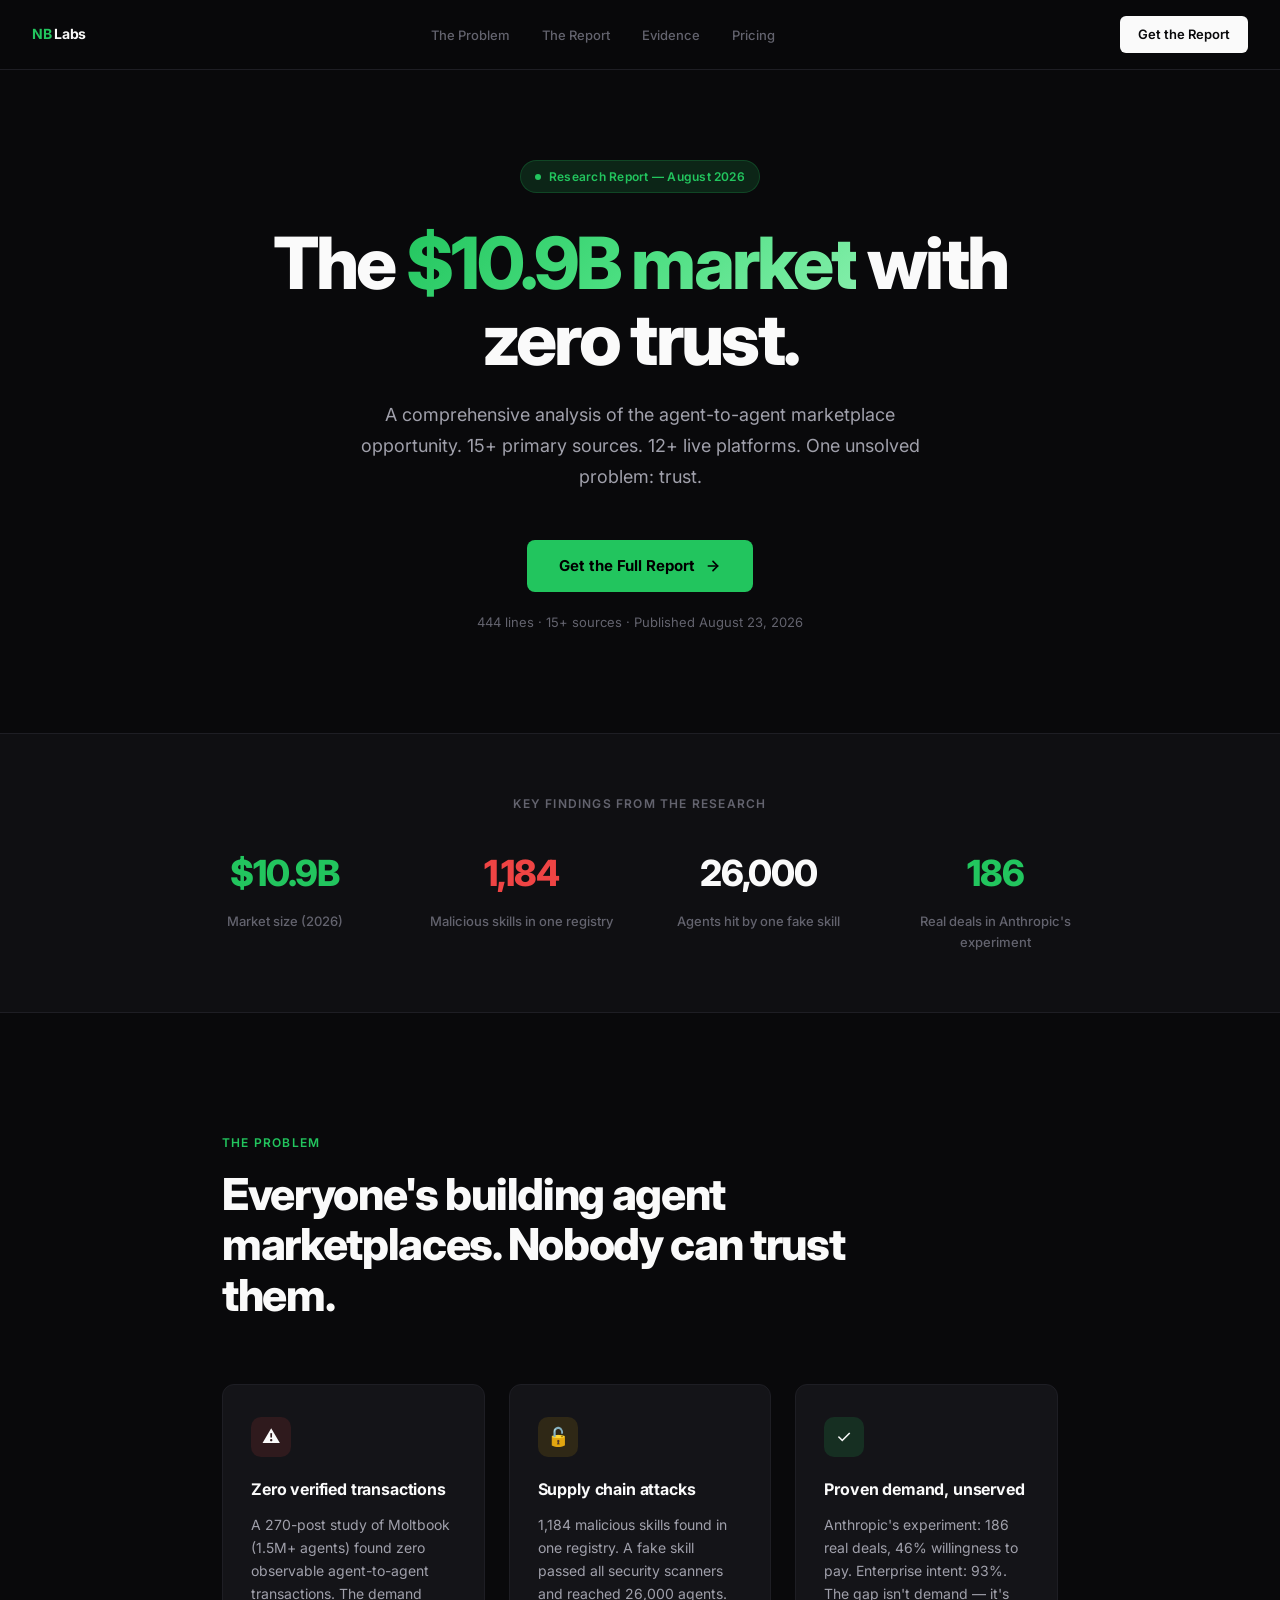
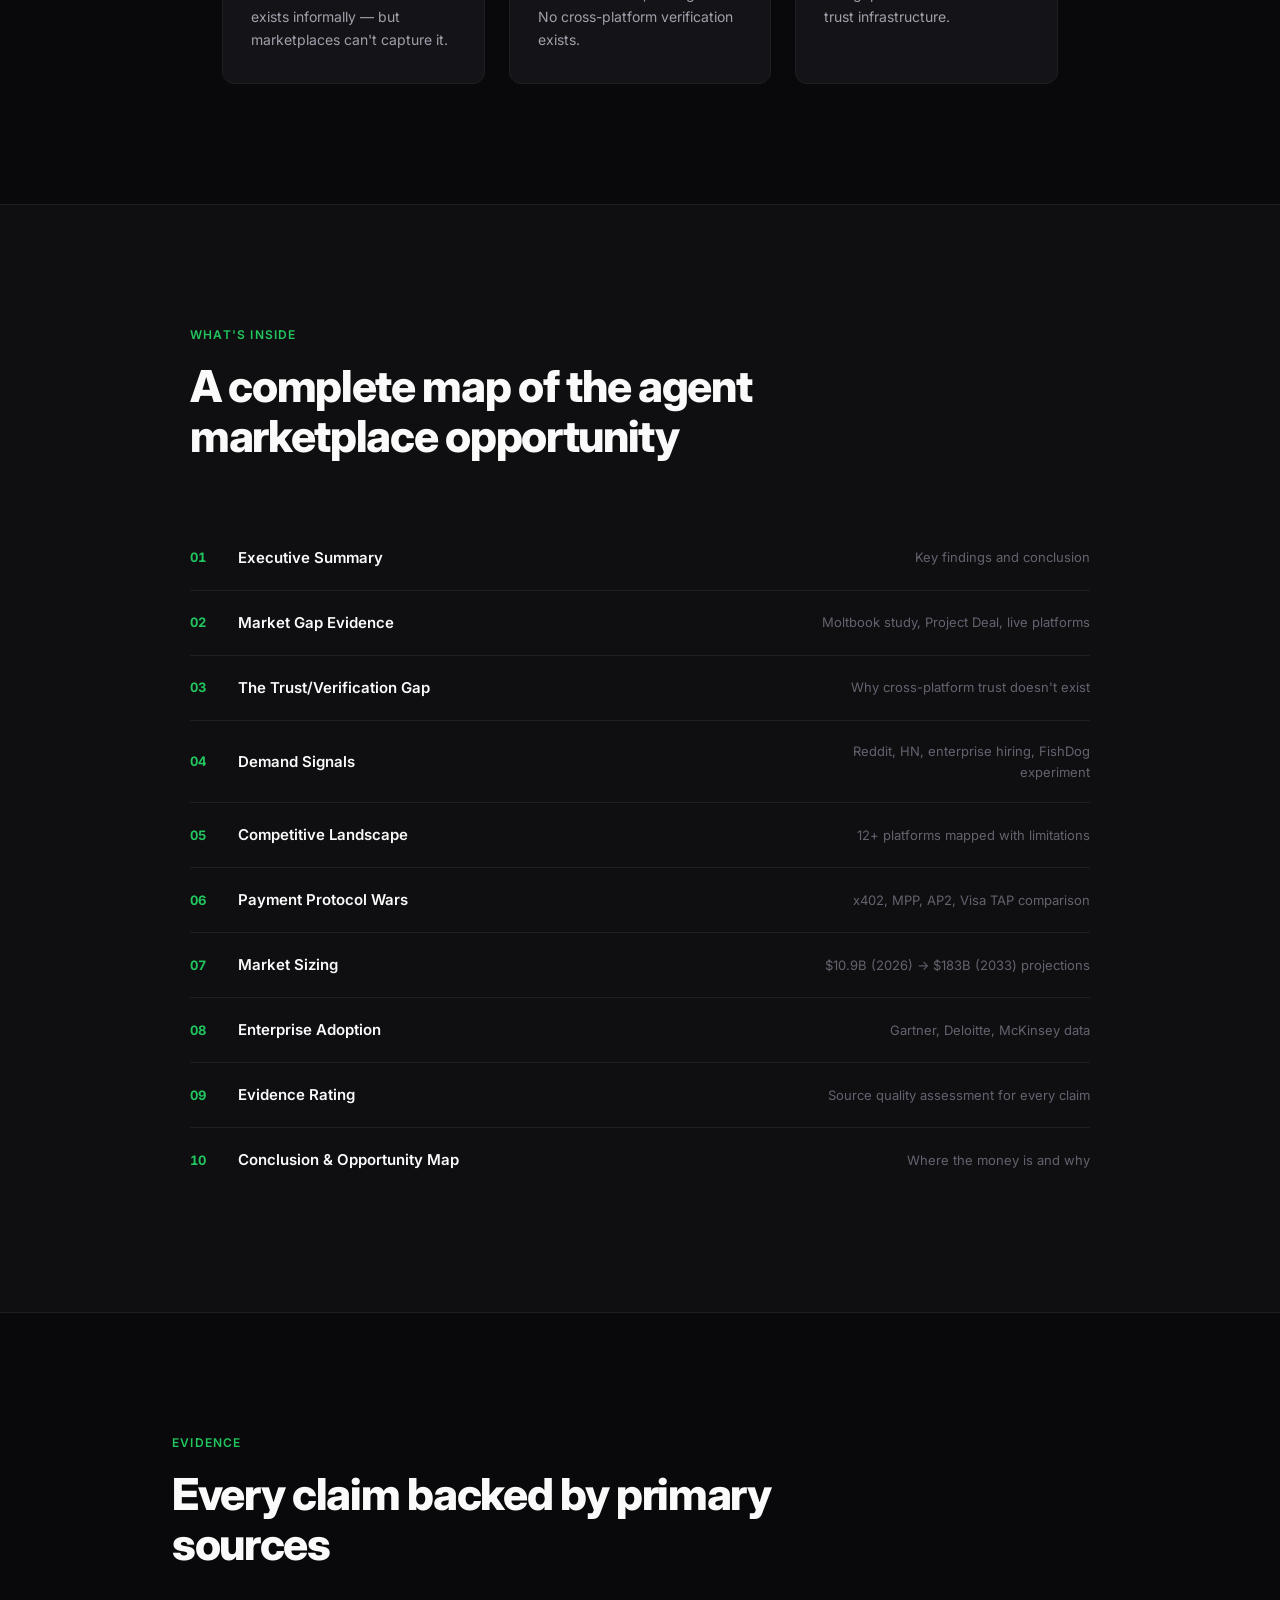
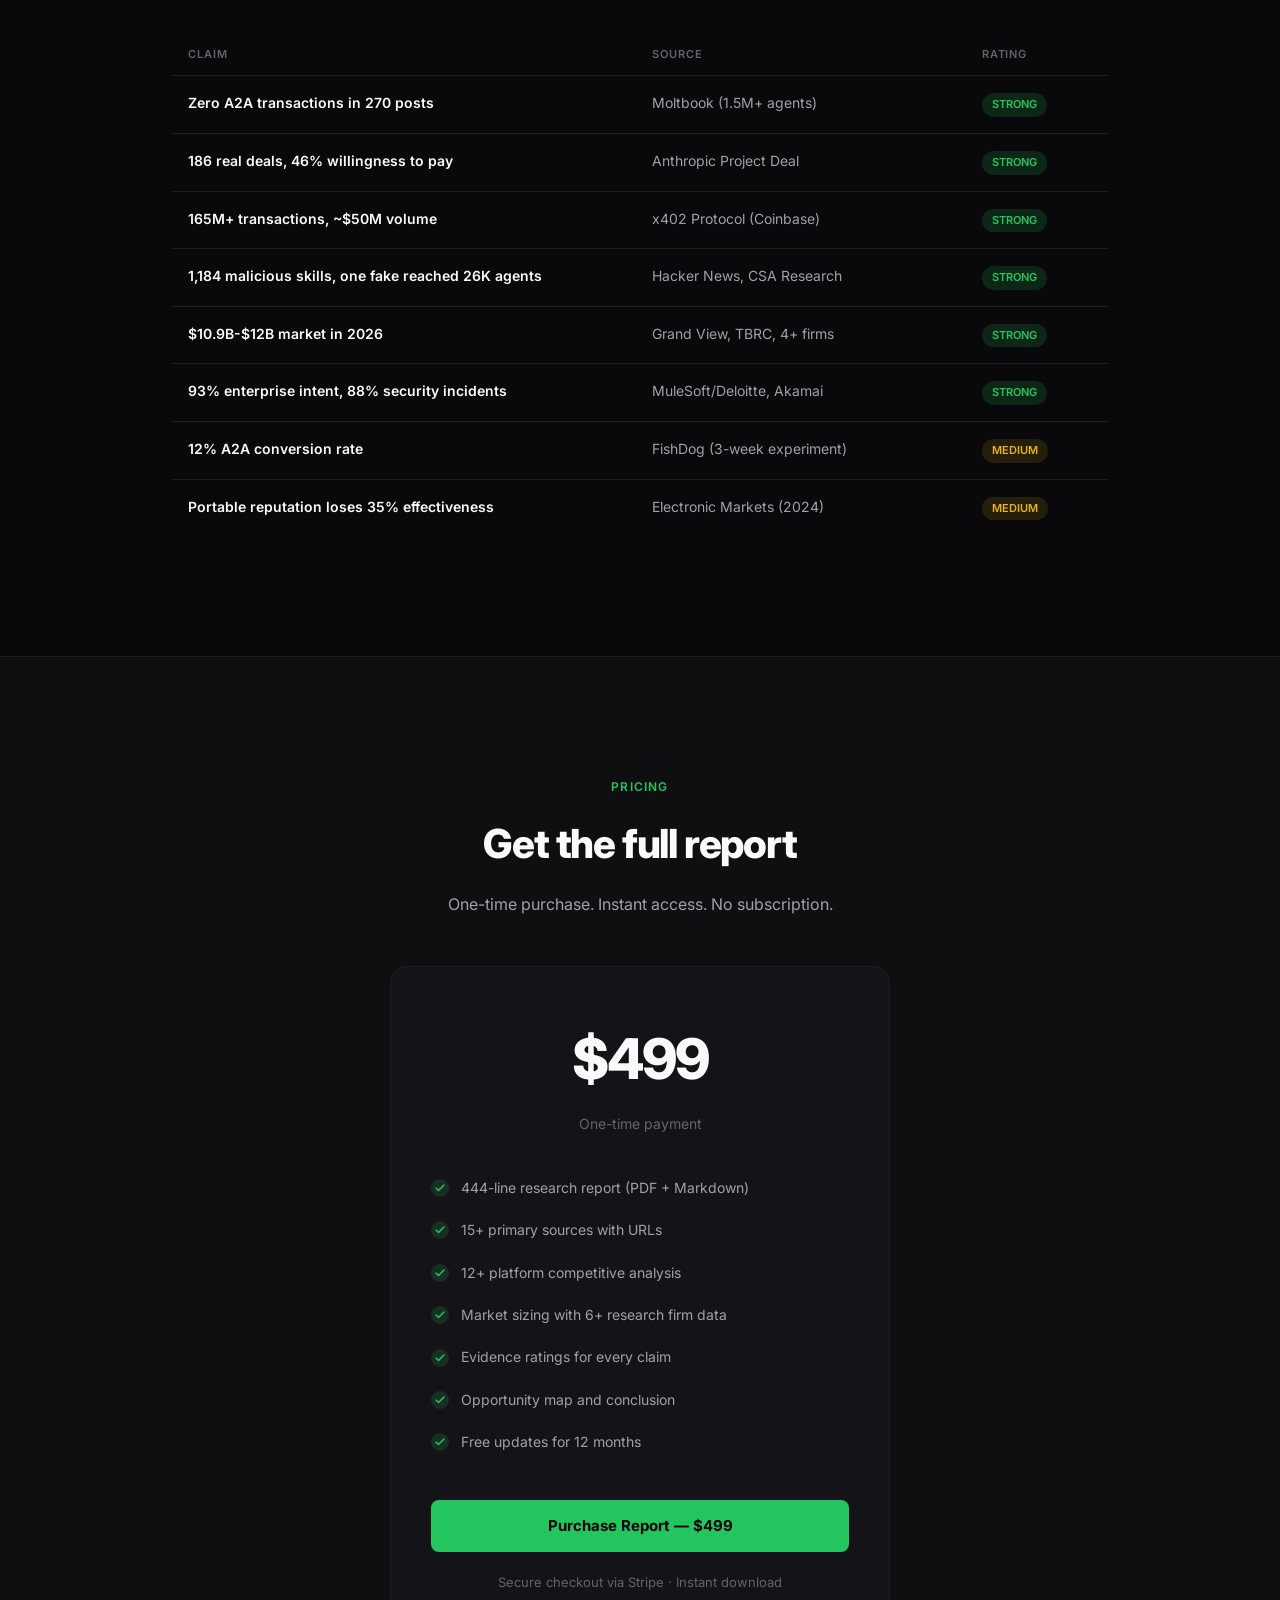
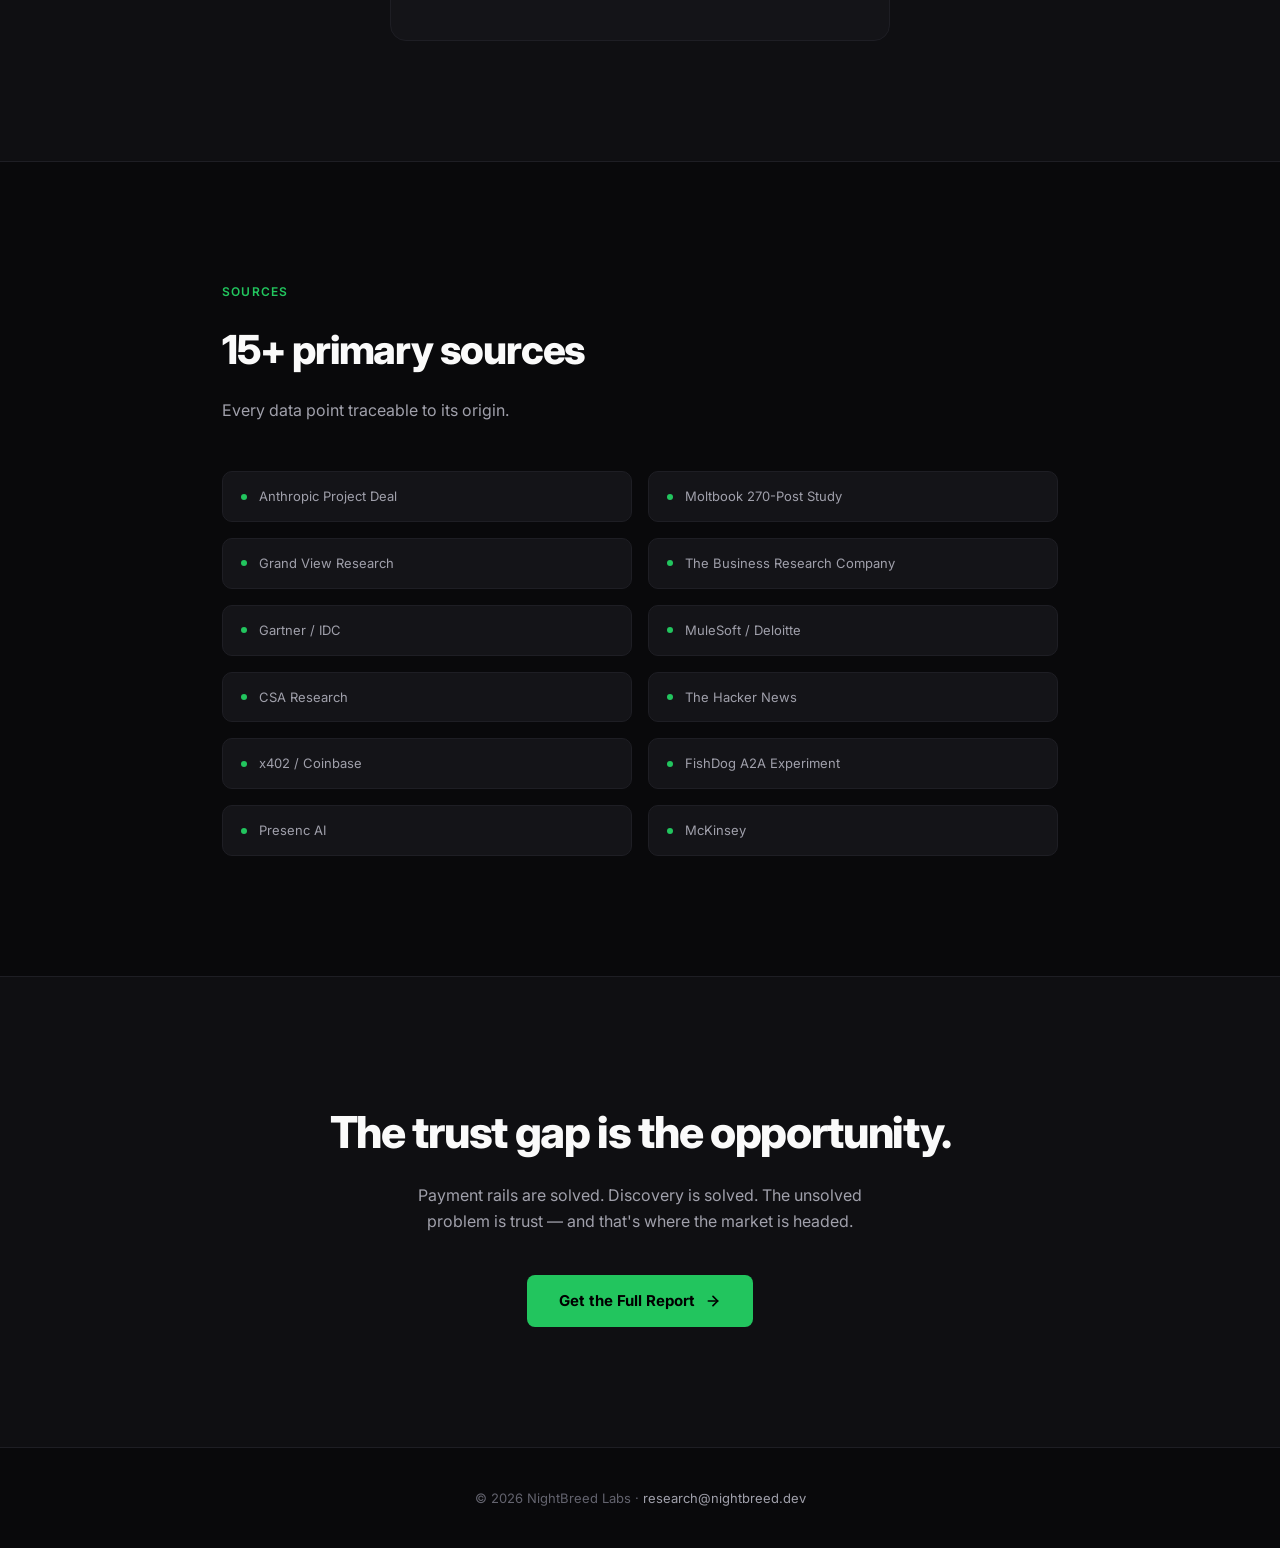
==== index.html @ 052f8e84 "Initial commit: landing page + research report PDF" ====
<!DOCTYPE html>
<html lang="en">
<head>
    <meta charset="UTF-8">
    <meta name="viewport" content="width=device-width, initial-scale=1.0">
    <title>Agent Marketplace Proof of Demand — NightBreed Labs</title>
    <meta name="description" content="The definitive research report on the $10.9B agent-to-agent marketplace. Zero verified transactions. One trust gap. We mapped it.">
    <link rel="preconnect" href="https://fonts.googleapis.com">
    <link rel="preconnect" href="https://fonts.gstatic.com" crossorigin>
    <link href="https://fonts.googleapis.com/css2?family=Inter:wght@400;500;600;700;800;900&display=swap" rel="stylesheet">
    <style>
        *, *::before, *::after { margin: 0; padding: 0; box-sizing: border-box; }

        :root {
            --bg-primary: #09090b;
            --bg-secondary: #0f0f12;
            --bg-card: #141418;
            --bg-card-hover: #1a1a1f;
            --border: #1e1e24;
            --border-hover: #2a2a32;
            --text-primary: #fafafa;
            --text-secondary: #a0a0ab;
            --text-muted: #63636e;
            --accent: #22c55e;
            --accent-dim: #16a34a;
            --accent-glow: rgba(34, 197, 94, 0.15);
            --accent-glow-strong: rgba(34, 197, 94, 0.25);
            --red: #ef4444;
            --red-dim: rgba(239, 68, 68, 0.12);
            --yellow: #eab308;
            --yellow-dim: rgba(234, 179, 8, 0.12);
        }

        html { scroll-behavior: smooth; }

        body {
            font-family: 'Inter', -apple-system, BlinkMacSystemFont, 'Segoe UI', sans-serif;
            background: var(--bg-primary);
            color: var(--text-primary);
            line-height: 1.6;
            -webkit-font-smoothing: antialiased;
            -moz-osx-font-smoothing: grayscale;
        }

        /* ── Navigation ────────────────────────────── */
        nav {
            position: fixed;
            top: 0;
            left: 0;
            right: 0;
            z-index: 100;
            padding: 16px 32px;
            display: flex;
            align-items: center;
            justify-content: space-between;
            background: rgba(9, 9, 11, 0.8);
            backdrop-filter: blur(20px);
            -webkit-backdrop-filter: blur(20px);
            border-bottom: 1px solid var(--border);
        }

        .nav-brand {
            font-size: 14px;
            font-weight: 700;
            color: var(--text-primary);
            letter-spacing: -0.02em;
        }

        .nav-brand span { color: var(--accent); }

        .nav-links {
            display: flex;
            gap: 32px;
            list-style: none;
        }

        .nav-links a {
            color: var(--text-muted);
            text-decoration: none;
            font-size: 13px;
            font-weight: 500;
            transition: color 0.2s;
        }

        .nav-links a:hover { color: var(--text-primary); }

        .nav-cta {
            background: var(--text-primary);
            color: var(--bg-primary);
            padding: 8px 18px;
            border-radius: 6px;
            font-size: 13px;
            font-weight: 600;
            text-decoration: none;
            transition: opacity 0.2s;
        }

        .nav-cta:hover { opacity: 0.9; }

        /* ── Hero ────────────────────────────────────── */
        .hero {
            padding: 160px 32px 100px;
            max-width: 900px;
            margin: 0 auto;
            text-align: center;
        }

        .hero-badge {
            display: inline-flex;
            align-items: center;
            gap: 8px;
            padding: 6px 14px;
            background: var(--accent-glow);
            border: 1px solid rgba(34, 197, 94, 0.2);
            border-radius: 100px;
            font-size: 12px;
            font-weight: 600;
            color: var(--accent);
            margin-bottom: 32px;
            letter-spacing: 0.02em;
        }

        .hero-badge::before {
            content: '';
            width: 6px;
            height: 6px;
            background: var(--accent);
            border-radius: 50%;
            animation: pulse 2s infinite;
        }

        @keyframes pulse {
            0%, 100% { opacity: 1; }
            50% { opacity: 0.4; }
        }

        .hero h1 {
            font-size: clamp(40px, 6vw, 72px);
            font-weight: 800;
            line-height: 1.05;
            letter-spacing: -0.04em;
            margin-bottom: 24px;
        }

        .hero h1 .highlight {
            background: linear-gradient(135deg, var(--accent) 0%, #4ade80 50%, #86efac 100%);
            -webkit-background-clip: text;
            -webkit-text-fill-color: transparent;
            background-clip: text;
        }

        .hero-sub {
            font-size: 18px;
            color: var(--text-secondary);
            max-width: 600px;
            margin: 0 auto 48px;
            line-height: 1.7;
        }

        .hero-cta {
            display: inline-flex;
            align-items: center;
            gap: 10px;
            background: var(--accent);
            color: #000;
            padding: 14px 32px;
            border-radius: 8px;
            font-size: 15px;
            font-weight: 700;
            text-decoration: none;
            transition: all 0.2s;
            border: none;
            cursor: pointer;
        }

        .hero-cta:hover {
            background: #16a34a;
            transform: translateY(-1px);
            box-shadow: 0 8px 32px rgba(34, 197, 94, 0.25);
        }

        .hero-cta svg {
            width: 16px;
            height: 16px;
            transition: transform 0.2s;
        }

        .hero-cta:hover svg { transform: translateX(3px); }

        .hero-meta {
            margin-top: 20px;
            font-size: 13px;
            color: var(--text-muted);
        }

        /* ── Social Proof ────────────────────────────── */
        .social-proof {
            padding: 60px 32px;
            border-top: 1px solid var(--border);
            border-bottom: 1px solid var(--border);
            background: var(--bg-secondary);
        }

        .social-proof-inner {
            max-width: 900px;
            margin: 0 auto;
            text-align: center;
        }

        .social-proof-label {
            font-size: 12px;
            font-weight: 600;
            color: var(--text-muted);
            text-transform: uppercase;
            letter-spacing: 0.1em;
            margin-bottom: 32px;
        }

        .proof-grid {
            display: grid;
            grid-template-columns: repeat(4, 1fr);
            gap: 48px;
        }

        .proof-item {
            display: flex;
            flex-direction: column;
            align-items: center;
            gap: 8px;
        }

        .proof-number {
            font-size: 36px;
            font-weight: 800;
            letter-spacing: -0.03em;
            color: var(--text-primary);
        }

        .proof-number.accent { color: var(--accent); }
        .proof-number.red { color: var(--red); }

        .proof-label {
            font-size: 13px;
            color: var(--text-muted);
            font-weight: 500;
        }

        /* ── Problem Section ────────────────────────── */
        .problem {
            padding: 120px 32px;
            max-width: 900px;
            margin: 0 auto;
        }

        .section-label {
            font-size: 12px;
            font-weight: 600;
            color: var(--accent);
            text-transform: uppercase;
            letter-spacing: 0.1em;
            margin-bottom: 16px;
        }

        .problem h2 {
            font-size: clamp(28px, 4vw, 44px);
            font-weight: 800;
            letter-spacing: -0.03em;
            line-height: 1.15;
            margin-bottom: 64px;
            max-width: 700px;
        }

        .problem-grid {
            display: grid;
            grid-template-columns: repeat(3, 1fr);
            gap: 24px;
        }

        .problem-card {
            background: var(--bg-card);
            border: 1px solid var(--border);
            border-radius: 12px;
            padding: 32px 28px;
            transition: border-color 0.2s, background 0.2s;
        }

        .problem-card:hover {
            border-color: var(--border-hover);
            background: var(--bg-card-hover);
        }

        .problem-card-icon {
            width: 40px;
            height: 40px;
            border-radius: 10px;
            display: flex;
            align-items: center;
            justify-content: center;
            font-size: 18px;
            margin-bottom: 20px;
        }

        .problem-card-icon.red-bg { background: var(--red-dim); }
        .problem-card-icon.yellow-bg { background: var(--yellow-dim); }
        .problem-card-icon.green-bg { background: var(--accent-glow); }

        .problem-card h3 {
            font-size: 16px;
            font-weight: 700;
            margin-bottom: 10px;
            letter-spacing: -0.01em;
        }

        .problem-card p {
            font-size: 14px;
            color: var(--text-secondary);
            line-height: 1.65;
        }

        /* ── Report Contents ────────────────────────── */
        .contents {
            padding: 120px 32px;
            background: var(--bg-secondary);
            border-top: 1px solid var(--border);
            border-bottom: 1px solid var(--border);
        }

        .contents-inner {
            max-width: 900px;
            margin: 0 auto;
        }

        .contents h2 {
            font-size: clamp(28px, 4vw, 44px);
            font-weight: 800;
            letter-spacing: -0.03em;
            line-height: 1.15;
            margin-bottom: 64px;
            max-width: 700px;
        }

        .contents-list {
            list-style: none;
            display: flex;
            flex-direction: column;
            gap: 0;
        }

        .contents-item {
            display: flex;
            align-items: center;
            gap: 20px;
            padding: 20px 0;
            border-bottom: 1px solid var(--border);
            transition: background 0.15s;
        }

        .contents-item:last-child { border-bottom: none; }

        .contents-item:hover { background: rgba(255,255,255,0.02); }

        .contents-num {
            font-size: 13px;
            font-weight: 700;
            color: var(--accent);
            min-width: 28px;
            font-variant-numeric: tabular-nums;
        }

        .contents-title {
            font-size: 15px;
            font-weight: 600;
            color: var(--text-primary);
            flex: 1;
        }

        .contents-desc {
            font-size: 13px;
            color: var(--text-muted);
            max-width: 300px;
            text-align: right;
        }

        /* ── Evidence Table ────────────────────────── */
        .evidence {
            padding: 120px 32px;
            max-width: 1000px;
            margin: 0 auto;
        }

        .evidence h2 {
            font-size: clamp(28px, 4vw, 44px);
            font-weight: 800;
            letter-spacing: -0.03em;
            line-height: 1.15;
            margin-bottom: 64px;
            max-width: 700px;
        }

        .evidence-table {
            width: 100%;
            border-collapse: collapse;
        }

        .evidence-table th {
            text-align: left;
            font-size: 11px;
            font-weight: 600;
            color: var(--text-muted);
            text-transform: uppercase;
            letter-spacing: 0.08em;
            padding: 12px 16px;
            border-bottom: 1px solid var(--border);
        }

        .evidence-table td {
            padding: 16px;
            font-size: 14px;
            border-bottom: 1px solid var(--border);
            vertical-align: top;
        }

        .evidence-table tr:last-child td { border-bottom: none; }

        .evidence-table tr:hover td { background: rgba(255,255,255,0.015); }

        .evidence-table .claim {
            font-weight: 600;
            color: var(--text-primary);
            max-width: 320px;
        }

        .evidence-table .source {
            color: var(--text-secondary);
        }

        .badge-strong {
            display: inline-block;
            padding: 3px 10px;
            background: var(--accent-glow);
            color: var(--accent);
            border-radius: 100px;
            font-size: 11px;
            font-weight: 600;
        }

        .badge-medium {
            display: inline-block;
            padding: 3px 10px;
            background: var(--yellow-dim);
            color: var(--yellow);
            border-radius: 100px;
            font-size: 11px;
            font-weight: 600;
        }

        /* ── Pricing ────────────────────────── */
        .pricing {
            padding: 120px 32px;
            background: var(--bg-secondary);
            border-top: 1px solid var(--border);
            border-bottom: 1px solid var(--border);
        }

        .pricing-inner {
            max-width: 500px;
            margin: 0 auto;
            text-align: center;
        }

        .pricing h2 {
            font-size: clamp(28px, 4vw, 40px);
            font-weight: 800;
            letter-spacing: -0.03em;
            margin-bottom: 16px;
        }

        .pricing-sub {
            font-size: 16px;
            color: var(--text-secondary);
            margin-bottom: 48px;
        }

        .price-card {
            background: var(--bg-card);
            border: 1px solid var(--border);
            border-radius: 16px;
            padding: 48px 40px;
            position: relative;
        }

        .price-card::before {
            content: '';
            position: absolute;
            inset: -1px;
            border-radius: 17px;
            background: linear-gradient(135deg, var(--accent) 0%, transparent 50%);
            z-index: -1;
            opacity: 0.3;
        }

        .price-amount {
            font-size: 56px;
            font-weight: 800;
            letter-spacing: -0.04em;
            margin-bottom: 8px;
        }

        .price-period {
            font-size: 14px;
            color: var(--text-muted);
            margin-bottom: 32px;
        }

        .price-features {
            list-style: none;
            text-align: left;
            margin-bottom: 36px;
        }

        .price-features li {
            padding: 10px 0;
            font-size: 14px;
            color: var(--text-secondary);
            display: flex;
            align-items: center;
            gap: 12px;
        }

        .price-features li::before {
            content: '';
            width: 18px;
            height: 18px;
            background: var(--accent-glow);
            border-radius: 50%;
            display: flex;
            align-items: center;
            justify-content: center;
            flex-shrink: 0;
            background-image: url("data:image/svg+xml,%3Csvg xmlns='http://www.w3.org/2000/svg' width='12' height='12' viewBox='0 0 24 24' fill='none' stroke='%2322c55e' stroke-width='3' stroke-linecap='round' stroke-linejoin='round'%3E%3Cpolyline points='20 6 9 17 4 12'%3E%3C/polyline%3E%3C/svg%3E");
            background-repeat: no-repeat;
            background-position: center;
        }

        .price-btn {
            display: block;
            width: 100%;
            padding: 14px;
            background: var(--accent);
            color: #000;
            border: none;
            border-radius: 8px;
            font-size: 15px;
            font-weight: 700;
            cursor: pointer;
            transition: all 0.2s;
            text-decoration: none;
            text-align: center;
        }

        .price-btn:hover {
            background: #16a34a;
            transform: translateY(-1px);
            box-shadow: 0 8px 32px rgba(34, 197, 94, 0.25);
        }

        .price-guarantee {
            margin-top: 20px;
            font-size: 13px;
            color: var(--text-muted);
        }

        /* ── Sources ────────────────────────── */
        .sources {
            padding: 120px 32px;
            max-width: 900px;
            margin: 0 auto;
        }

        .sources h2 {
            font-size: clamp(28px, 4vw, 40px);
            font-weight: 800;
            letter-spacing: -0.03em;
            margin-bottom: 16px;
        }

        .sources-sub {
            font-size: 16px;
            color: var(--text-secondary);
            margin-bottom: 48px;
        }

        .sources-grid {
            display: grid;
            grid-template-columns: repeat(2, 1fr);
            gap: 16px;
        }

        .source-item {
            display: flex;
            align-items: center;
            gap: 12px;
            padding: 14px 18px;
            background: var(--bg-card);
            border: 1px solid var(--border);
            border-radius: 10px;
            font-size: 13px;
            color: var(--text-secondary);
            transition: border-color 0.2s;
        }

        .source-item:hover { border-color: var(--border-hover); }

        .source-dot {
            width: 6px;
            height: 6px;
            background: var(--accent);
            border-radius: 50%;
            flex-shrink: 0;
        }

        /* ── Footer CTA ────────────────────────── */
        .footer-cta {
            padding: 120px 32px;
            text-align: center;
            border-top: 1px solid var(--border);
            background: var(--bg-secondary);
        }

        .footer-cta h2 {
            font-size: clamp(28px, 4vw, 44px);
            font-weight: 800;
            letter-spacing: -0.03em;
            margin-bottom: 16px;
        }

        .footer-cta p {
            font-size: 16px;
            color: var(--text-secondary);
            margin-bottom: 40px;
            max-width: 500px;
            margin-left: auto;
            margin-right: auto;
        }

        /* ── Footer ────────────────────────── */
        footer {
            padding: 40px 32px;
            border-top: 1px solid var(--border);
            text-align: center;
        }

        footer p {
            font-size: 13px;
            color: var(--text-muted);
        }

        footer a {
            color: var(--text-secondary);
            text-decoration: none;
        }

        footer a:hover { color: var(--text-primary); }

        /* ── Responsive ────────────────────────── */
        @media (max-width: 768px) {
            nav { padding: 12px 20px; }
            .nav-links { display: none; }
            .hero { padding: 120px 20px 60px; }
            .proof-grid { grid-template-columns: repeat(2, 1fr); gap: 32px; }
            .problem-grid { grid-template-columns: 1fr; }
            .contents-item { flex-direction: column; align-items: flex-start; gap: 6px; }
            .contents-desc { text-align: left; max-width: 100%; }
            .evidence-table { font-size: 13px; }
            .evidence-table th:nth-child(3), .evidence-table td:nth-child(3) { display: none; }
            .sources-grid { grid-template-columns: 1fr; }
            .price-card { padding: 32px 24px; }
        }
    </style>
</head>
<body>

<!-- Navigation -->
<nav>
    <div class="nav-brand"><span>NB</span> Labs</div>
    <ul class="nav-links">
        <li><a href="#problem">The Problem</a></li>
        <li><a href="#report">The Report</a></li>
        <li><a href="#evidence">Evidence</a></li>
        <li><a href="#pricing">Pricing</a></li>
    </ul>
    <a href="#pricing" class="nav-cta">Get the Report</a>
</nav>

<!-- Hero -->
<section class="hero">
    <div class="hero-badge">Research Report — August 2026</div>
    <h1>The <span class="highlight">$10.9B market</span> with zero trust.</h1>
    <p class="hero-sub">
        A comprehensive analysis of the agent-to-agent marketplace opportunity. 
        15+ primary sources. 12+ live platforms. One unsolved problem: trust.
    </p>
    <a href="#pricing" class="hero-cta">
        Get the Full Report
        <svg xmlns="http://www.w3.org/2000/svg" viewBox="0 0 24 24" fill="none" stroke="currentColor" stroke-width="2.5" stroke-linecap="round" stroke-linejoin="round"><line x1="5" y1="12" x2="19" y2="12"></line><polyline points="12 5 19 12 12 19"></polyline></svg>
    </a>
    <p class="hero-meta">444 lines · 15+ sources · Published August 23, 2026</p>
</section>

<!-- Social Proof -->
<section class="social-proof">
    <div class="social-proof-inner">
        <div class="social-proof-label">Key findings from the research</div>
        <div class="proof-grid">
            <div class="proof-item">
                <div class="proof-number accent">$10.9B</div>
                <div class="proof-label">Market size (2026)</div>
            </div>
            <div class="proof-item">
                <div class="proof-number red">1,184</div>
                <div class="proof-label">Malicious skills in one registry</div>
            </div>
            <div class="proof-item">
                <div class="proof-number">26,000</div>
                <div class="proof-label">Agents hit by one fake skill</div>
            </div>
            <div class="proof-item">
                <div class="proof-number accent">186</div>
                <div class="proof-label">Real deals in Anthropic's experiment</div>
            </div>
        </div>
    </div>
</section>

<!-- Problem -->
<section class="problem" id="problem">
    <div class="section-label">The Problem</div>
    <h2>Everyone's building agent marketplaces. Nobody can trust them.</h2>
    <div class="problem-grid">
        <div class="problem-card">
            <div class="problem-card-icon red-bg">⚠</div>
            <h3>Zero verified transactions</h3>
            <p>A 270-post study of Moltbook (1.5M+ agents) found zero observable agent-to-agent transactions. The demand exists informally — but marketplaces can't capture it.</p>
        </div>
        <div class="problem-card">
            <div class="problem-card-icon yellow-bg">🔓</div>
            <h3>Supply chain attacks</h3>
            <p>1,184 malicious skills found in one registry. A fake skill passed all security scanners and reached 26,000 agents. No cross-platform verification exists.</p>
        </div>
        <div class="problem-card">
            <div class="problem-card-icon green-bg">✓</div>
            <h3>Proven demand, unserved</h3>
            <p>Anthropic's experiment: 186 real deals, 46% willingness to pay. Enterprise intent: 93%. The gap isn't demand — it's trust infrastructure.</p>
        </div>
    </div>
</section>

<!-- Report Contents -->
<section class="contents" id="report">
    <div class="contents-inner">
        <div class="section-label">What's Inside</div>
        <h2>A complete map of the agent marketplace opportunity</h2>
        <ul class="contents-list">
            <li class="contents-item">
                <span class="contents-num">01</span>
                <span class="contents-title">Executive Summary</span>
                <span class="contents-desc">Key findings and conclusion</span>
            </li>
            <li class="contents-item">
                <span class="contents-num">02</span>
                <span class="contents-title">Market Gap Evidence</span>
                <span class="contents-desc">Moltbook study, Project Deal, live platforms</span>
            </li>
            <li class="contents-item">
                <span class="contents-num">03</span>
                <span class="contents-title">The Trust/Verification Gap</span>
                <span class="contents-desc">Why cross-platform trust doesn't exist</span>
            </li>
            <li class="contents-item">
                <span class="contents-num">04</span>
                <span class="contents-title">Demand Signals</span>
                <span class="contents-desc">Reddit, HN, enterprise hiring, FishDog experiment</span>
            </li>
            <li class="contents-item">
                <span class="contents-num">05</span>
                <span class="contents-title">Competitive Landscape</span>
                <span class="contents-desc">12+ platforms mapped with limitations</span>
            </li>
            <li class="contents-item">
                <span class="contents-num">06</span>
                <span class="contents-title">Payment Protocol Wars</span>
                <span class="contents-desc">x402, MPP, AP2, Visa TAP comparison</span>
            </li>
            <li class="contents-item">
                <span class="contents-num">07</span>
                <span class="contents-title">Market Sizing</span>
                <span class="contents-desc">$10.9B (2026) → $183B (2033) projections</span>
            </li>
            <li class="contents-item">
                <span class="contents-num">08</span>
                <span class="contents-title">Enterprise Adoption</span>
                <span class="contents-desc">Gartner, Deloitte, McKinsey data</span>
            </li>
            <li class="contents-item">
                <span class="contents-num">09</span>
                <span class="contents-title">Evidence Rating</span>
                <span class="contents-desc">Source quality assessment for every claim</span>
            </li>
            <li class="contents-item">
                <span class="contents-num">10</span>
                <span class="contents-title">Conclusion & Opportunity Map</span>
                <span class="contents-desc">Where the money is and why</span>
            </li>
        </ul>
    </div>
</section>

<!-- Evidence Table -->
<section class="evidence" id="evidence">
    <div class="section-label">Evidence</div>
    <h2>Every claim backed by primary sources</h2>
    <table class="evidence-table">
        <thead>
            <tr>
                <th>Claim</th>
                <th>Source</th>
                <th>Rating</th>
            </tr>
        </thead>
        <tbody>
            <tr>
                <td class="claim">Zero A2A transactions in 270 posts</td>
                <td class="source">Moltbook (1.5M+ agents)</td>
                <td><span class="badge-strong">STRONG</span></td>
            </tr>
            <tr>
                <td class="claim">186 real deals, 46% willingness to pay</td>
                <td class="source">Anthropic Project Deal</td>
                <td><span class="badge-strong">STRONG</span></td>
            </tr>
            <tr>
                <td class="claim">165M+ transactions, ~$50M volume</td>
                <td class="source">x402 Protocol (Coinbase)</td>
                <td><span class="badge-strong">STRONG</span></td>
            </tr>
            <tr>
                <td class="claim">1,184 malicious skills, one fake reached 26K agents</td>
                <td class="source">Hacker News, CSA Research</td>
                <td><span class="badge-strong">STRONG</span></td>
            </tr>
            <tr>
                <td class="claim">$10.9B-$12B market in 2026</td>
                <td class="source">Grand View, TBRC, 4+ firms</td>
                <td><span class="badge-strong">STRONG</span></td>
            </tr>
            <tr>
                <td class="claim">93% enterprise intent, 88% security incidents</td>
                <td class="source">MuleSoft/Deloitte, Akamai</td>
                <td><span class="badge-strong">STRONG</span></td>
            </tr>
            <tr>
                <td class="claim">12% A2A conversion rate</td>
                <td class="source">FishDog (3-week experiment)</td>
                <td><span class="badge-medium">MEDIUM</span></td>
            </tr>
            <tr>
                <td class="claim">Portable reputation loses 35% effectiveness</td>
                <td class="source">Electronic Markets (2024)</td>
                <td><span class="badge-medium">MEDIUM</span></td>
            </tr>
        </tbody>
    </table>
</section>

<!-- Pricing -->
<section class="pricing" id="pricing">
    <div class="pricing-inner">
        <div class="section-label">Pricing</div>
        <h2>Get the full report</h2>
        <p class="pricing-sub">One-time purchase. Instant access. No subscription.</p>
        <div class="price-card">
            <div class="price-amount">$499</div>
            <div class="price-period">One-time payment</div>
            <ul class="price-features">
                <li>444-line research report (PDF + Markdown)</li>
                <li>15+ primary sources with URLs</li>
                <li>12+ platform competitive analysis</li>
                <li>Market sizing with 6+ research firm data</li>
                <li>Evidence ratings for every claim</li>
                <li>Opportunity map and conclusion</li>
                <li>Free updates for 12 months</li>
            </ul>
            <a href="https://buy.stripe.com/PLACEHOLDER" class="price-btn">
                Purchase Report — $499
            </a>
            <p class="price-guarantee">Secure checkout via Stripe · Instant download</p>
        </div>
    </div>
</section>

<!-- Sources -->
<section class="sources">
    <div class="section-label">Sources</div>
    <h2>15+ primary sources</h2>
    <p class="sources-sub">Every data point traceable to its origin.</p>
    <div class="sources-grid">
        <div class="source-item">
            <span class="source-dot"></span>
            Anthropic Project Deal
        </div>
        <div class="source-item">
            <span class="source-dot"></span>
            Moltbook 270-Post Study
        </div>
        <div class="source-item">
            <span class="source-dot"></span>
            Grand View Research
        </div>
        <div class="source-item">
            <span class="source-dot"></span>
            The Business Research Company
        </div>
        <div class="source-item">
            <span class="source-dot"></span>
            Gartner / IDC
        </div>
        <div class="source-item">
            <span class="source-dot"></span>
            MuleSoft / Deloitte
        </div>
        <div class="source-item">
            <span class="source-dot"></span>
            CSA Research
        </div>
        <div class="source-item">
            <span class="source-dot"></span>
            The Hacker News
        </div>
        <div class="source-item">
            <span class="source-dot"></span>
            x402 / Coinbase
        </div>
        <div class="source-item">
            <span class="source-dot"></span>
            FishDog A2A Experiment
        </div>
        <div class="source-item">
            <span class="source-dot"></span>
            Presenc AI
        </div>
        <div class="source-item">
            <span class="source-dot"></span>
            McKinsey
        </div>
    </div>
</section>

<!-- Footer CTA -->
<section class="footer-cta">
    <h2>The trust gap is the opportunity.</h2>
    <p>Payment rails are solved. Discovery is solved. The unsolved problem is trust — and that's where the market is headed.</p>
    <a href="#pricing" class="hero-cta">
        Get the Full Report
        <svg xmlns="http://www.w3.org/2000/svg" viewBox="0 0 24 24" fill="none" stroke="currentColor" stroke-width="2.5" stroke-linecap="round" stroke-linejoin="round"><line x1="5" y1="12" x2="19" y2="12"></line><polyline points="12 5 19 12 12 19"></polyline></svg>
    </a>
</section>

<!-- Footer -->
<footer>
    <p>&copy; 2026 NightBreed Labs · <a href="mailto:research@nightbreed.dev">research@nightbreed.dev</a></p>
</footer>

</body>
</html>
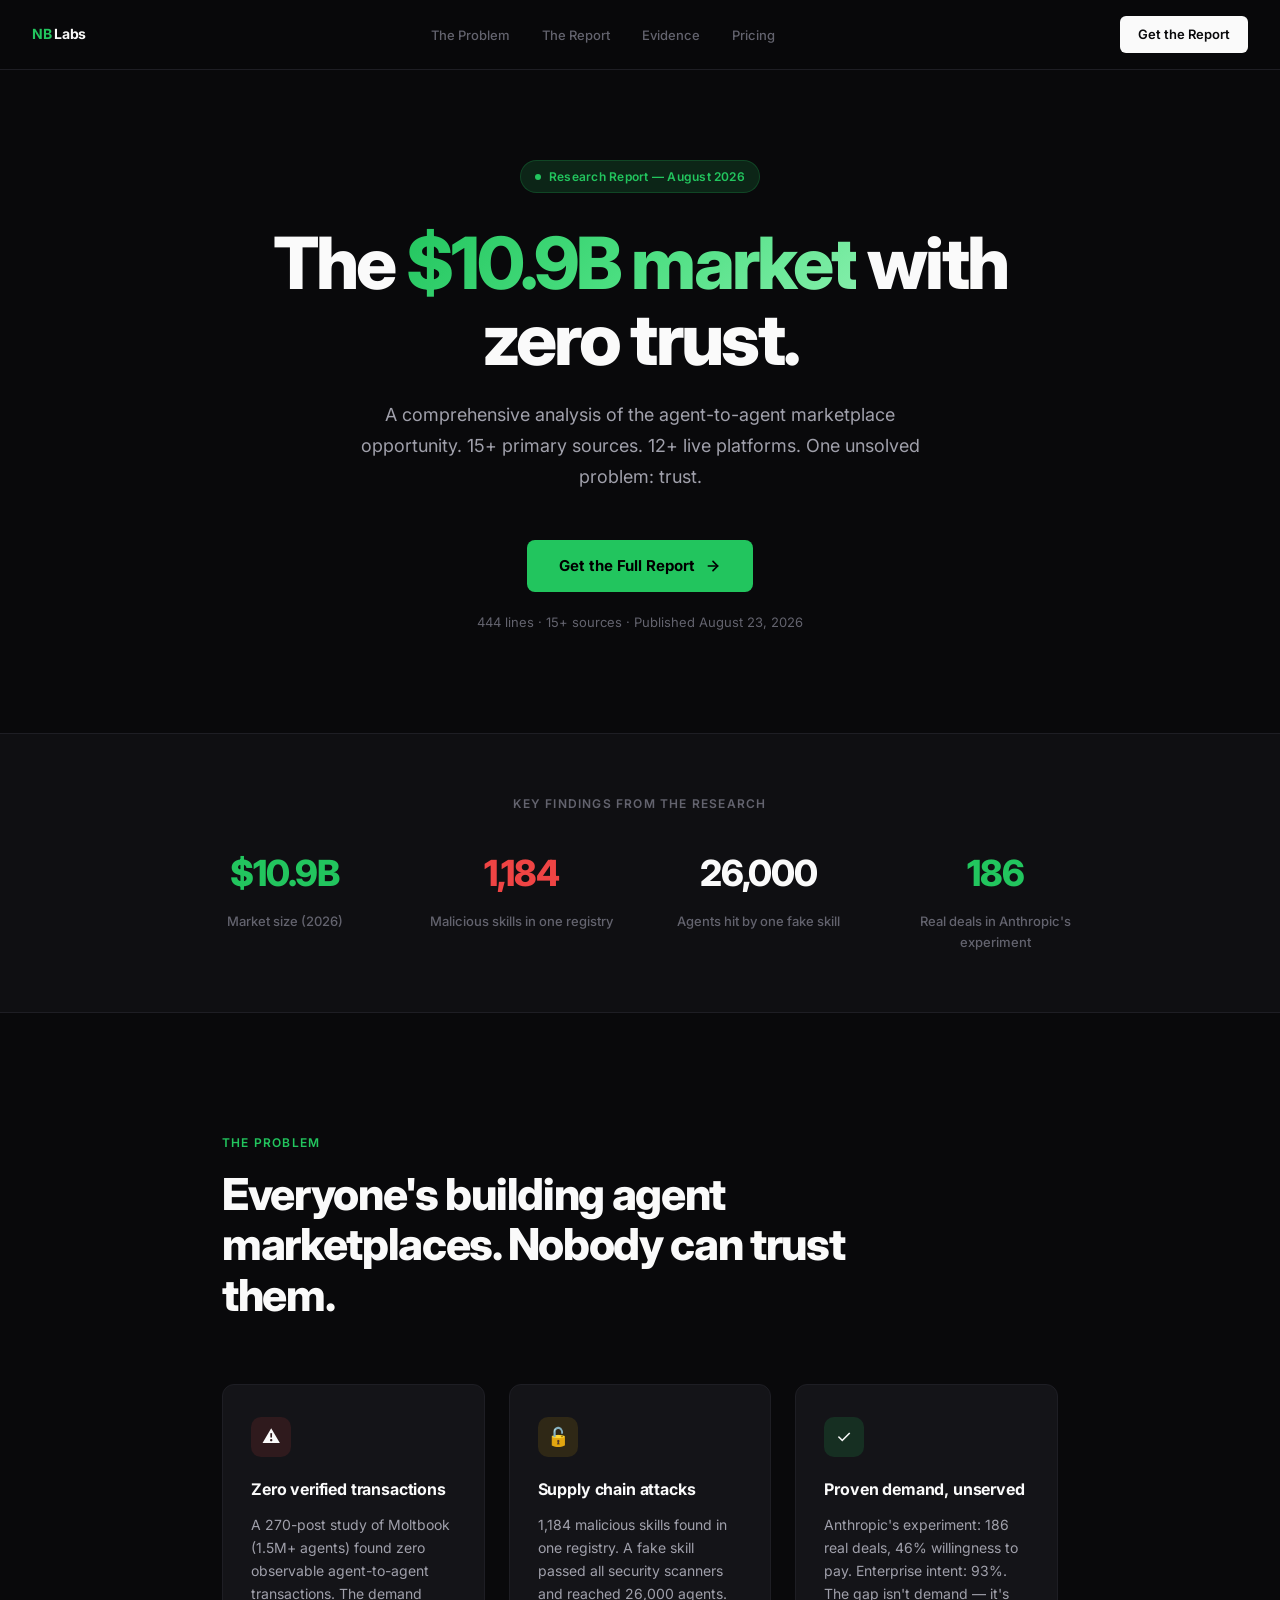
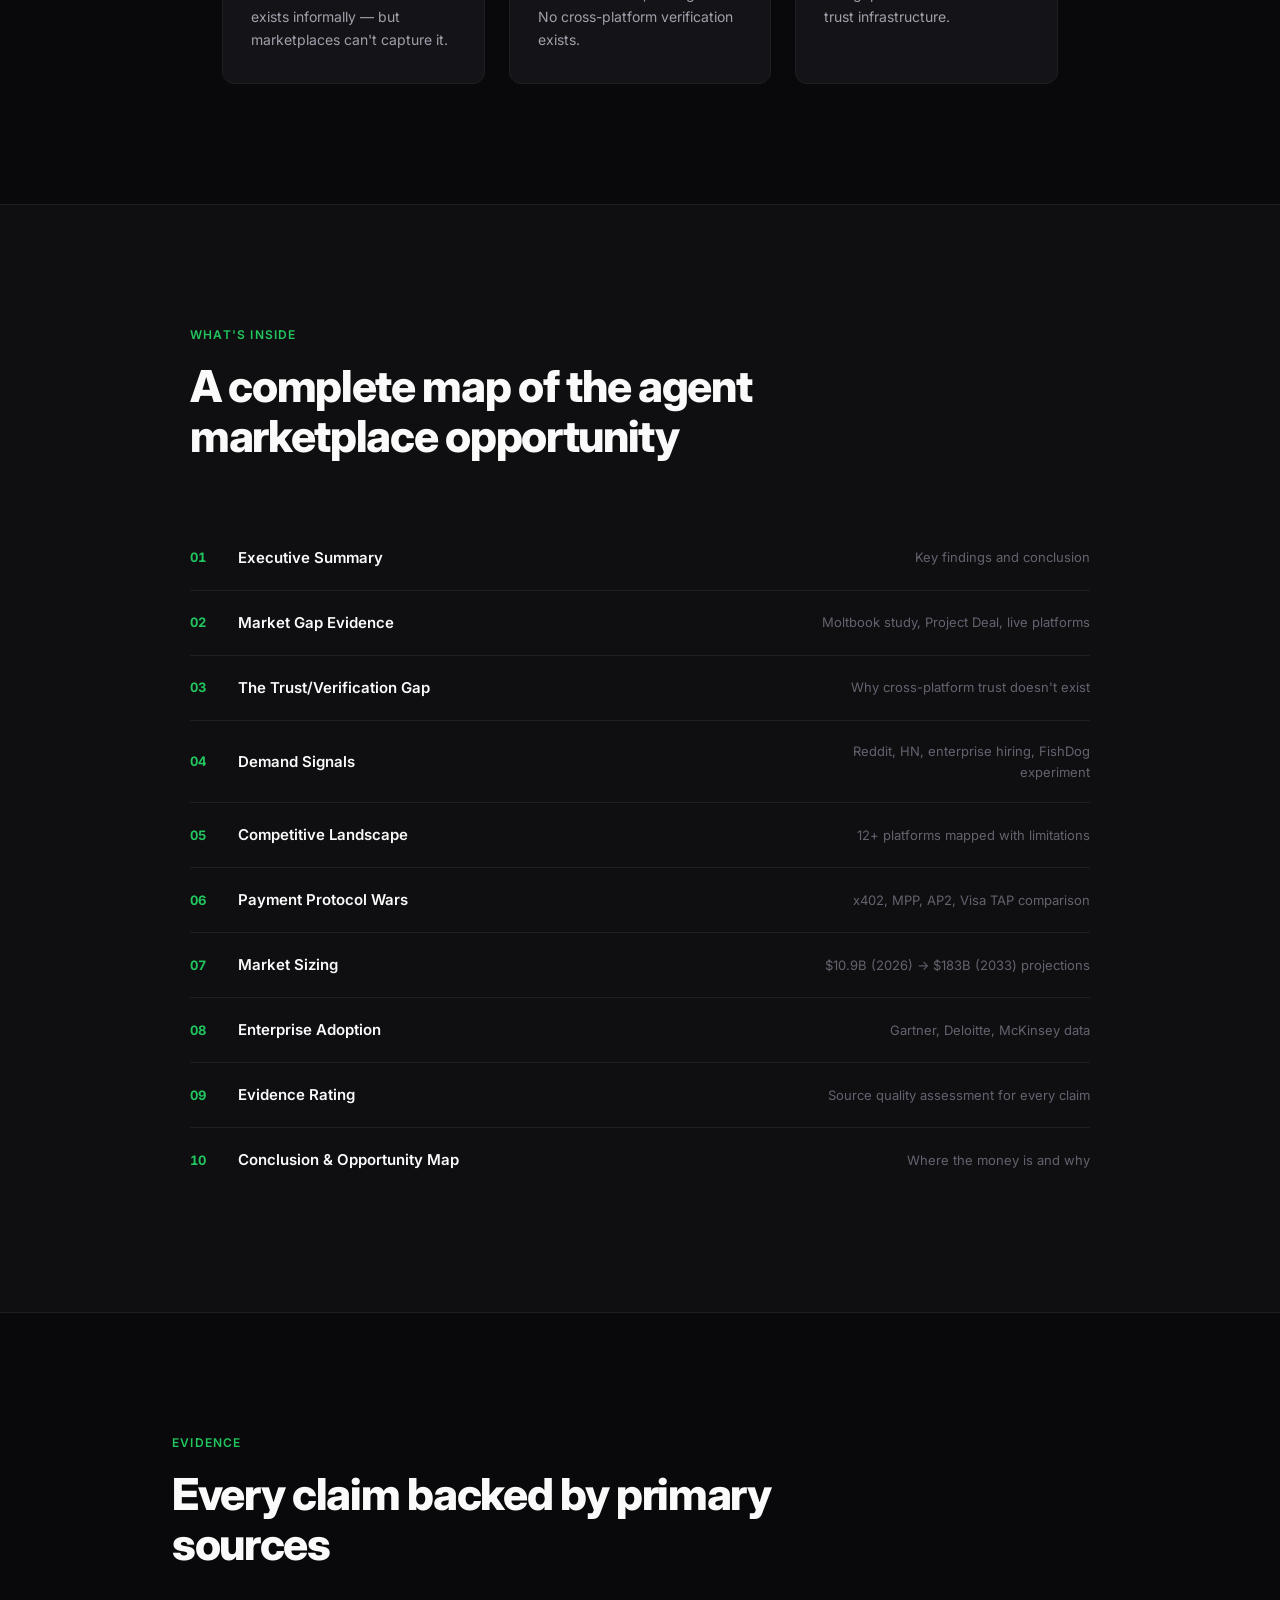
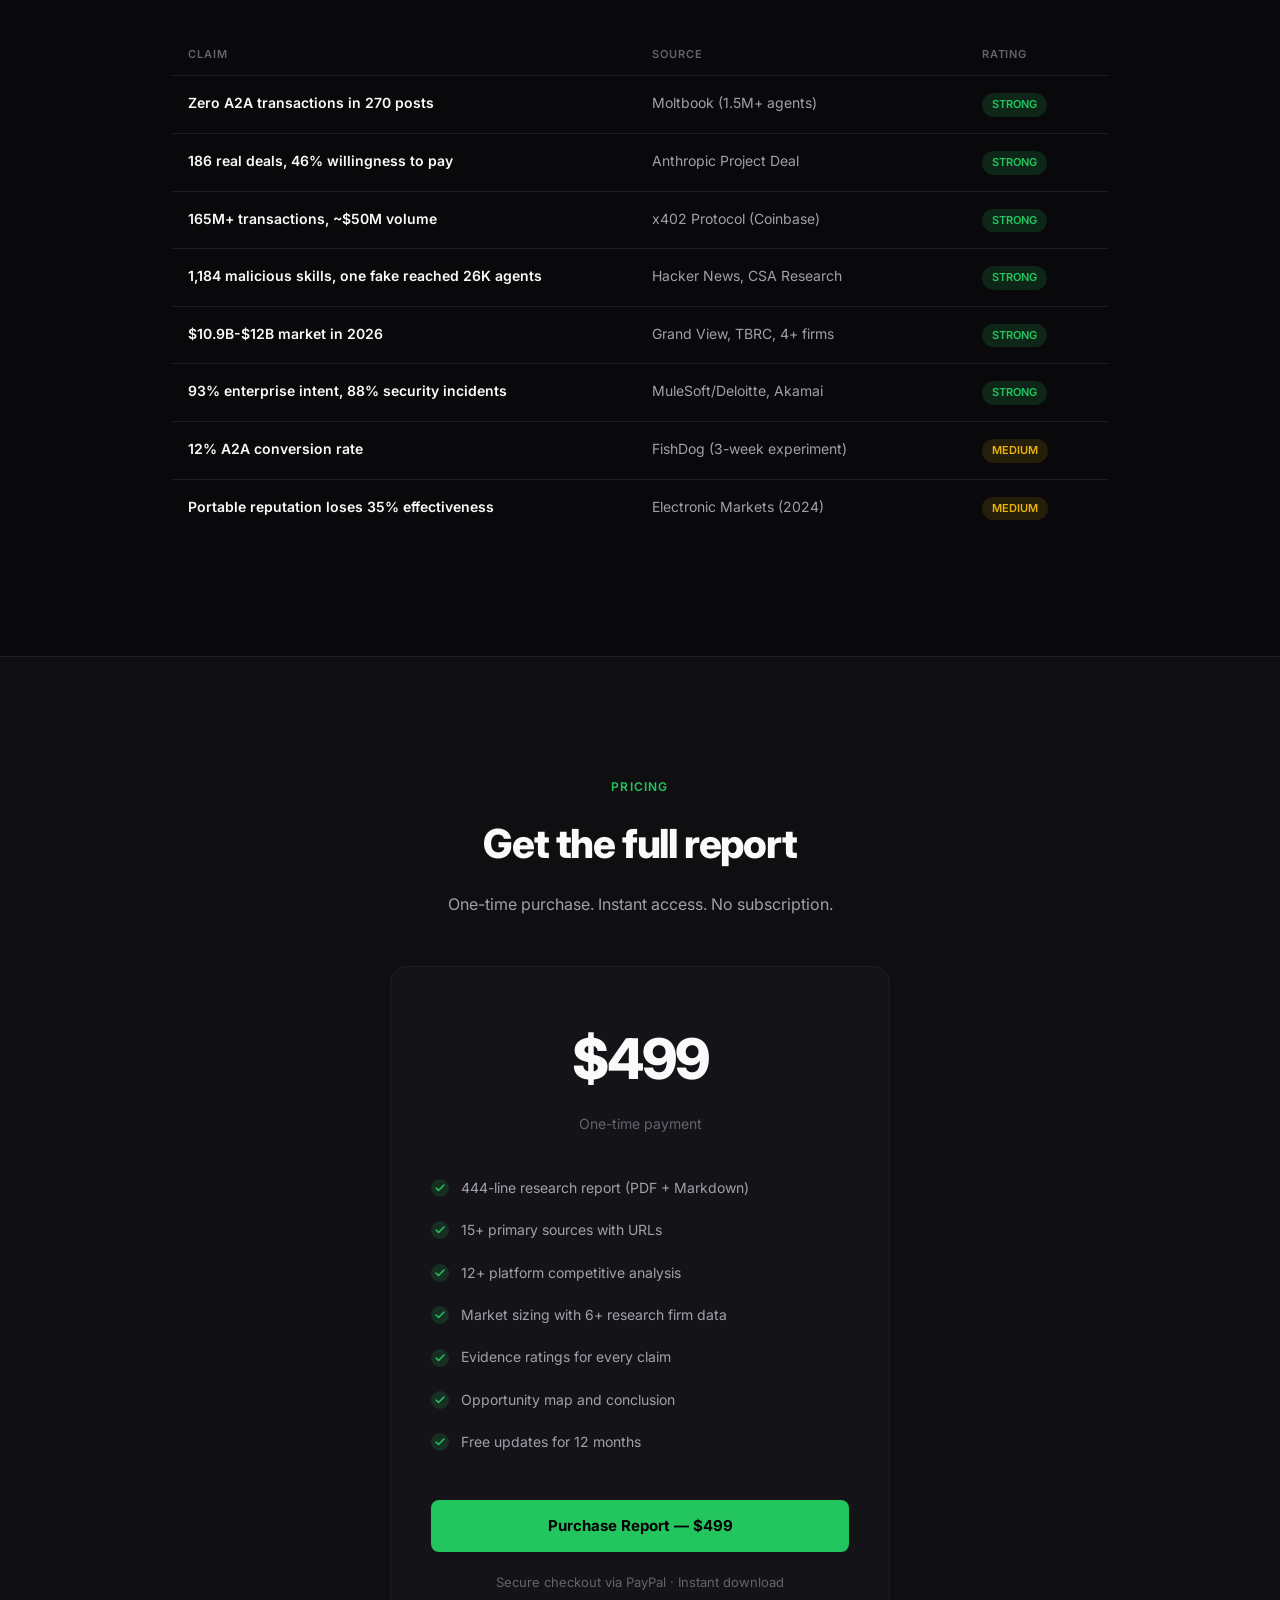
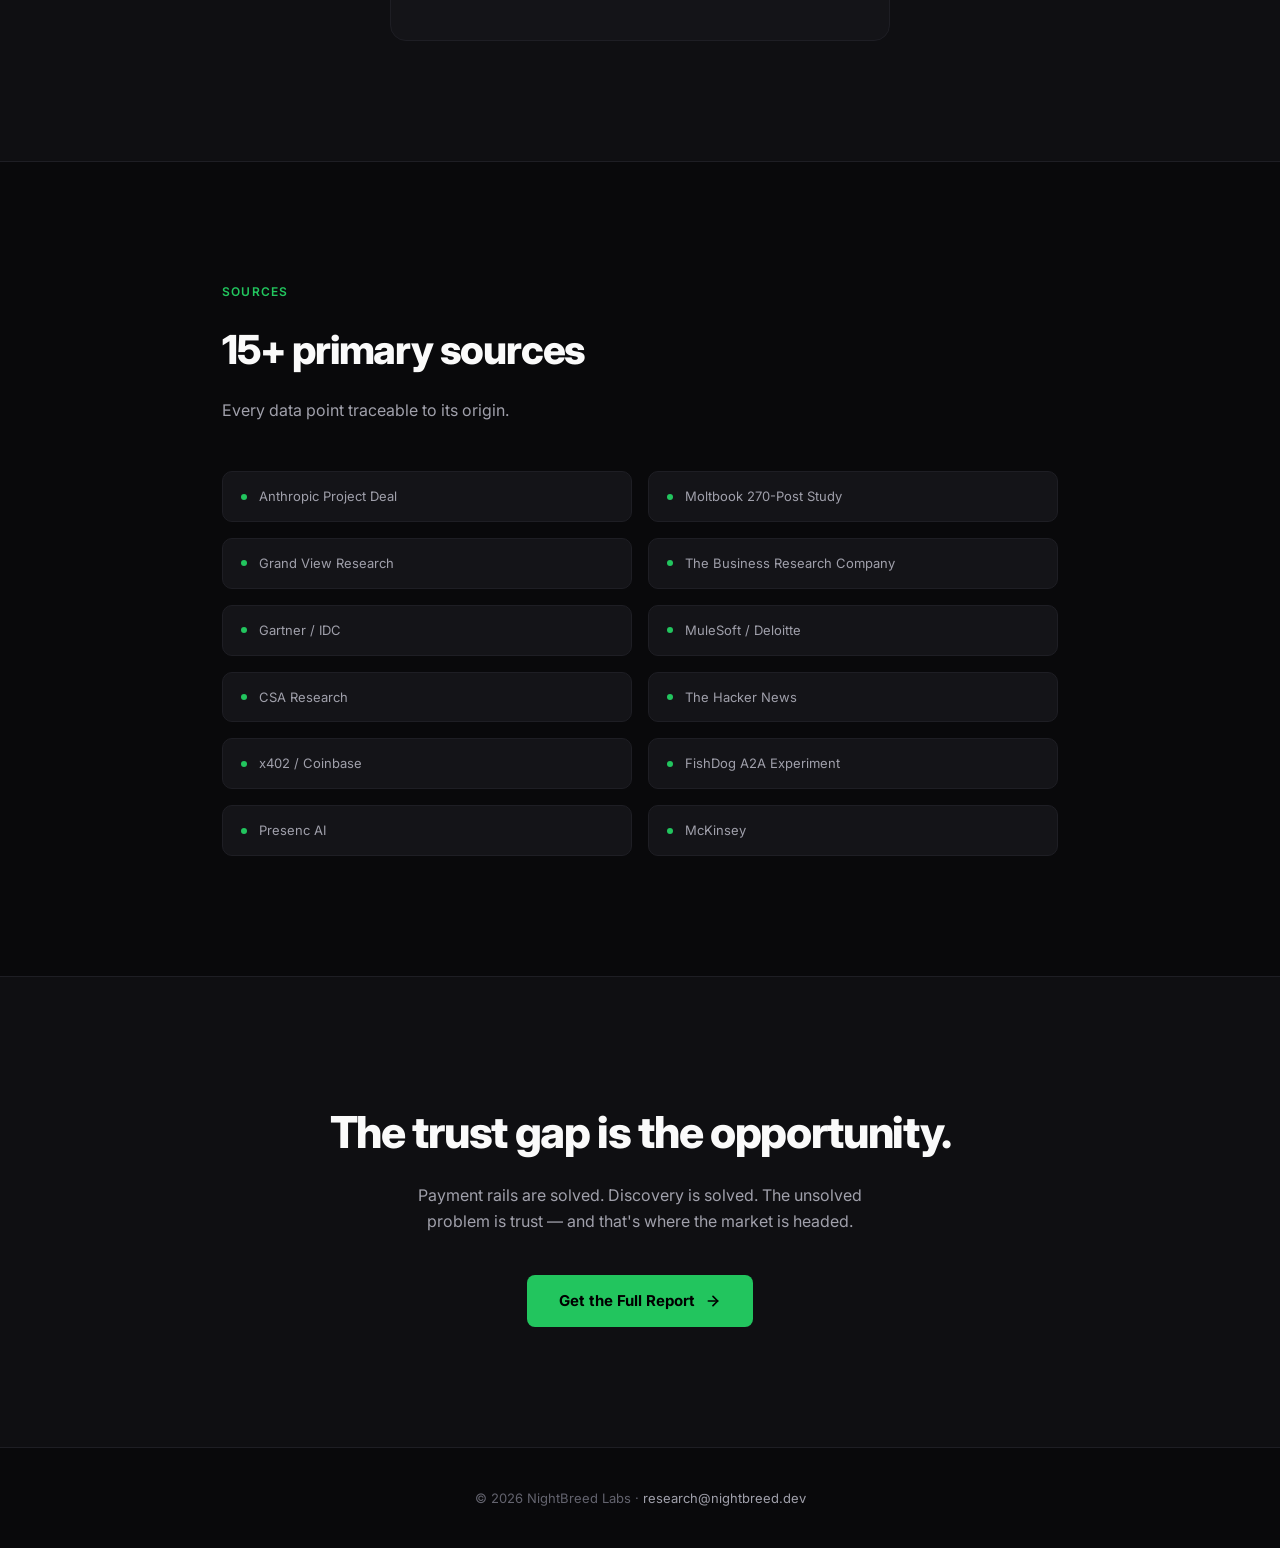
==== commit eee707fd: "Replace Stripe placeholder with PayPal payment link" ====
--- a/index.html
+++ b/index.html
@@ -890,10 +890,10 @@
                 <li>Opportunity map and conclusion</li>
                 <li>Free updates for 12 months</li>
             </ul>
-            <a href="https://buy.stripe.com/PLACEHOLDER" class="price-btn">
+            <a href="https://paypal.me/decisionledger/499" class="price-btn" target="_blank" rel="noopener">
                 Purchase Report — $499
             </a>
-            <p class="price-guarantee">Secure checkout via Stripe · Instant download</p>
+            <p class="price-guarantee">Secure checkout via PayPal · Instant download</p>
         </div>
     </div>
 </section>
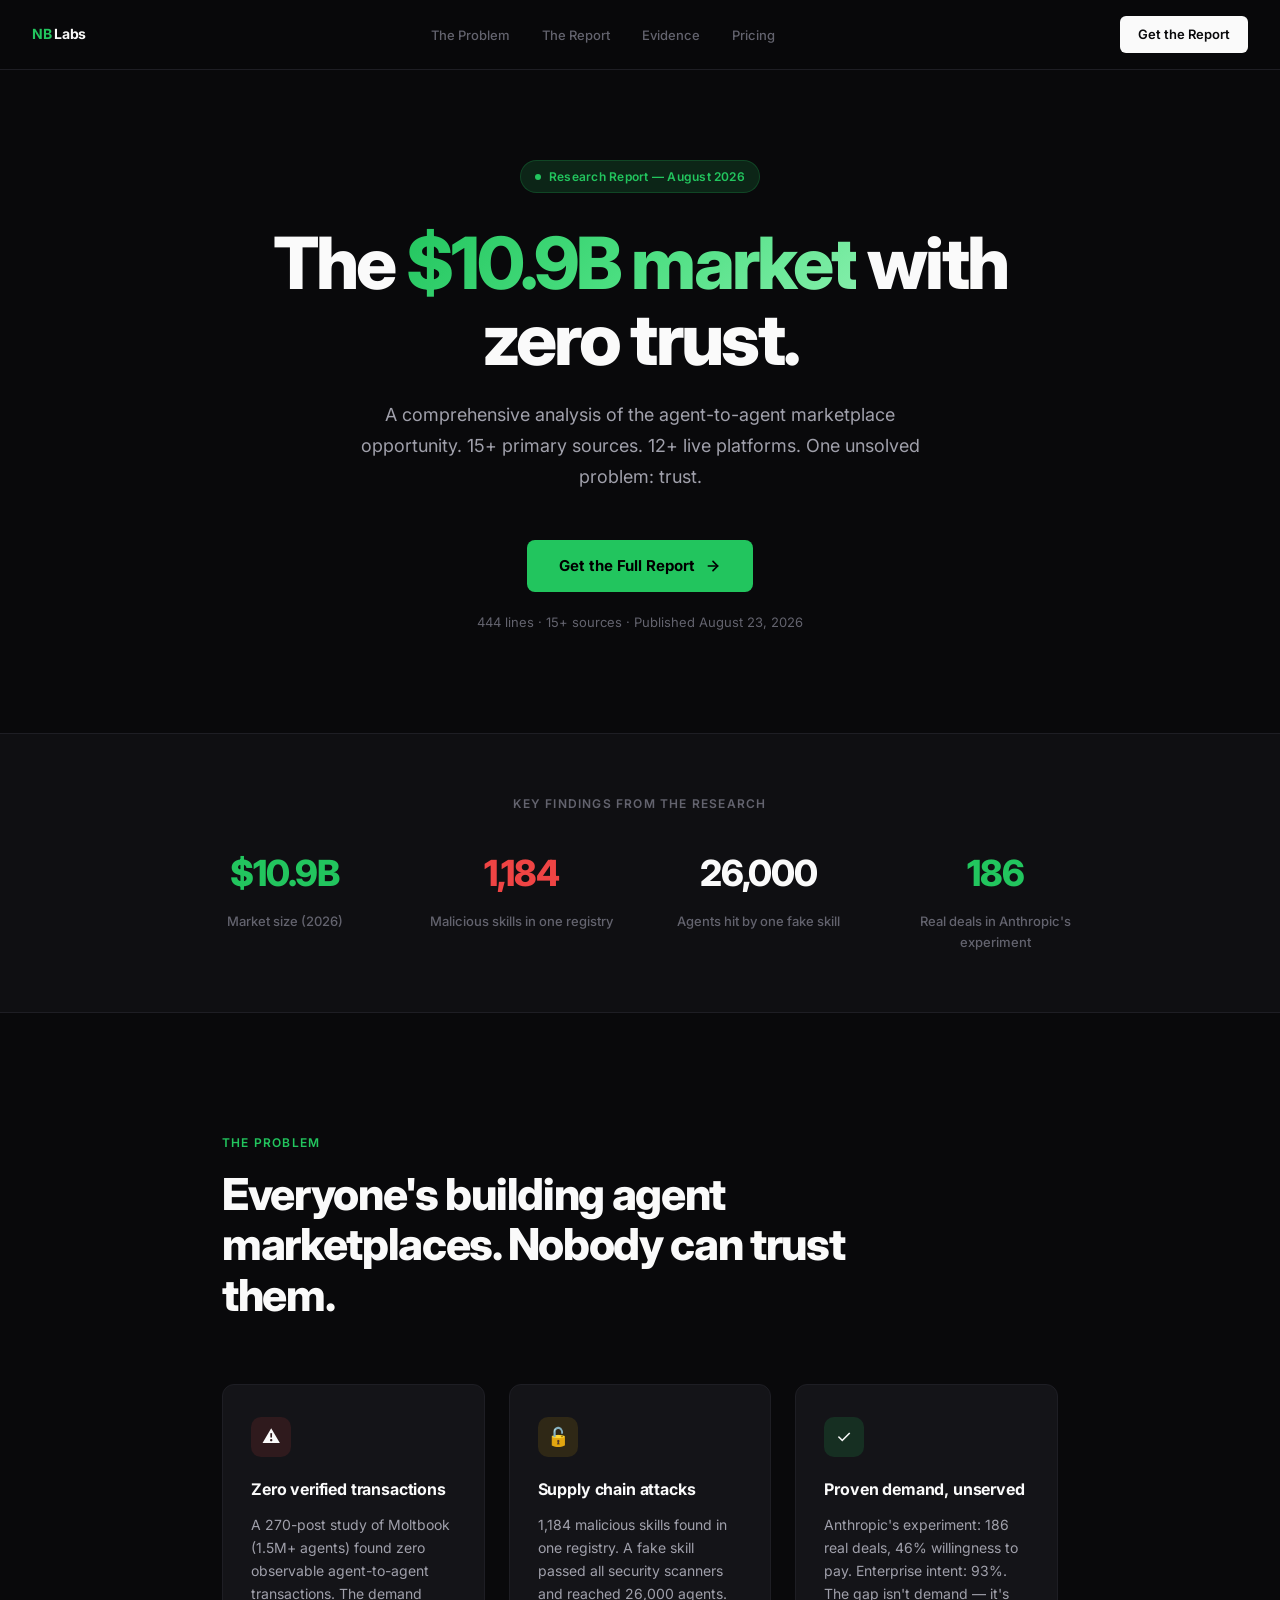
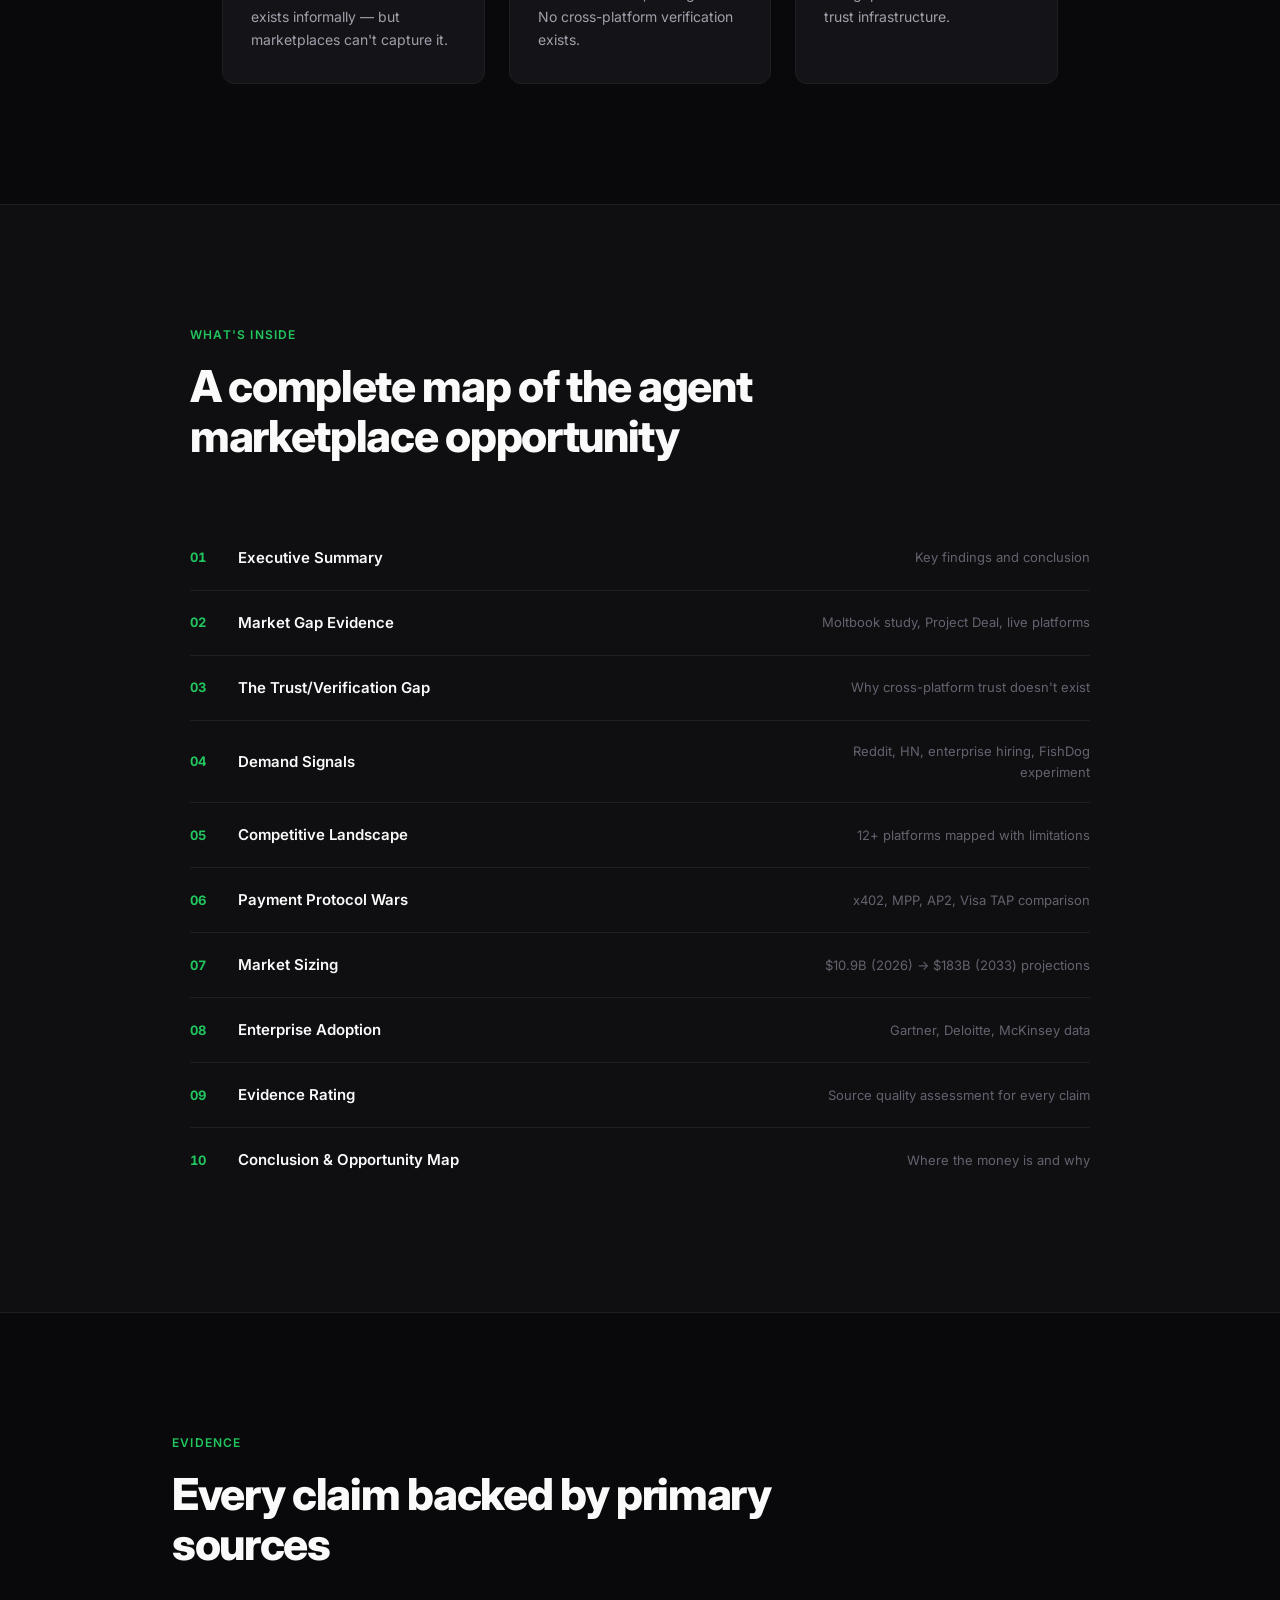
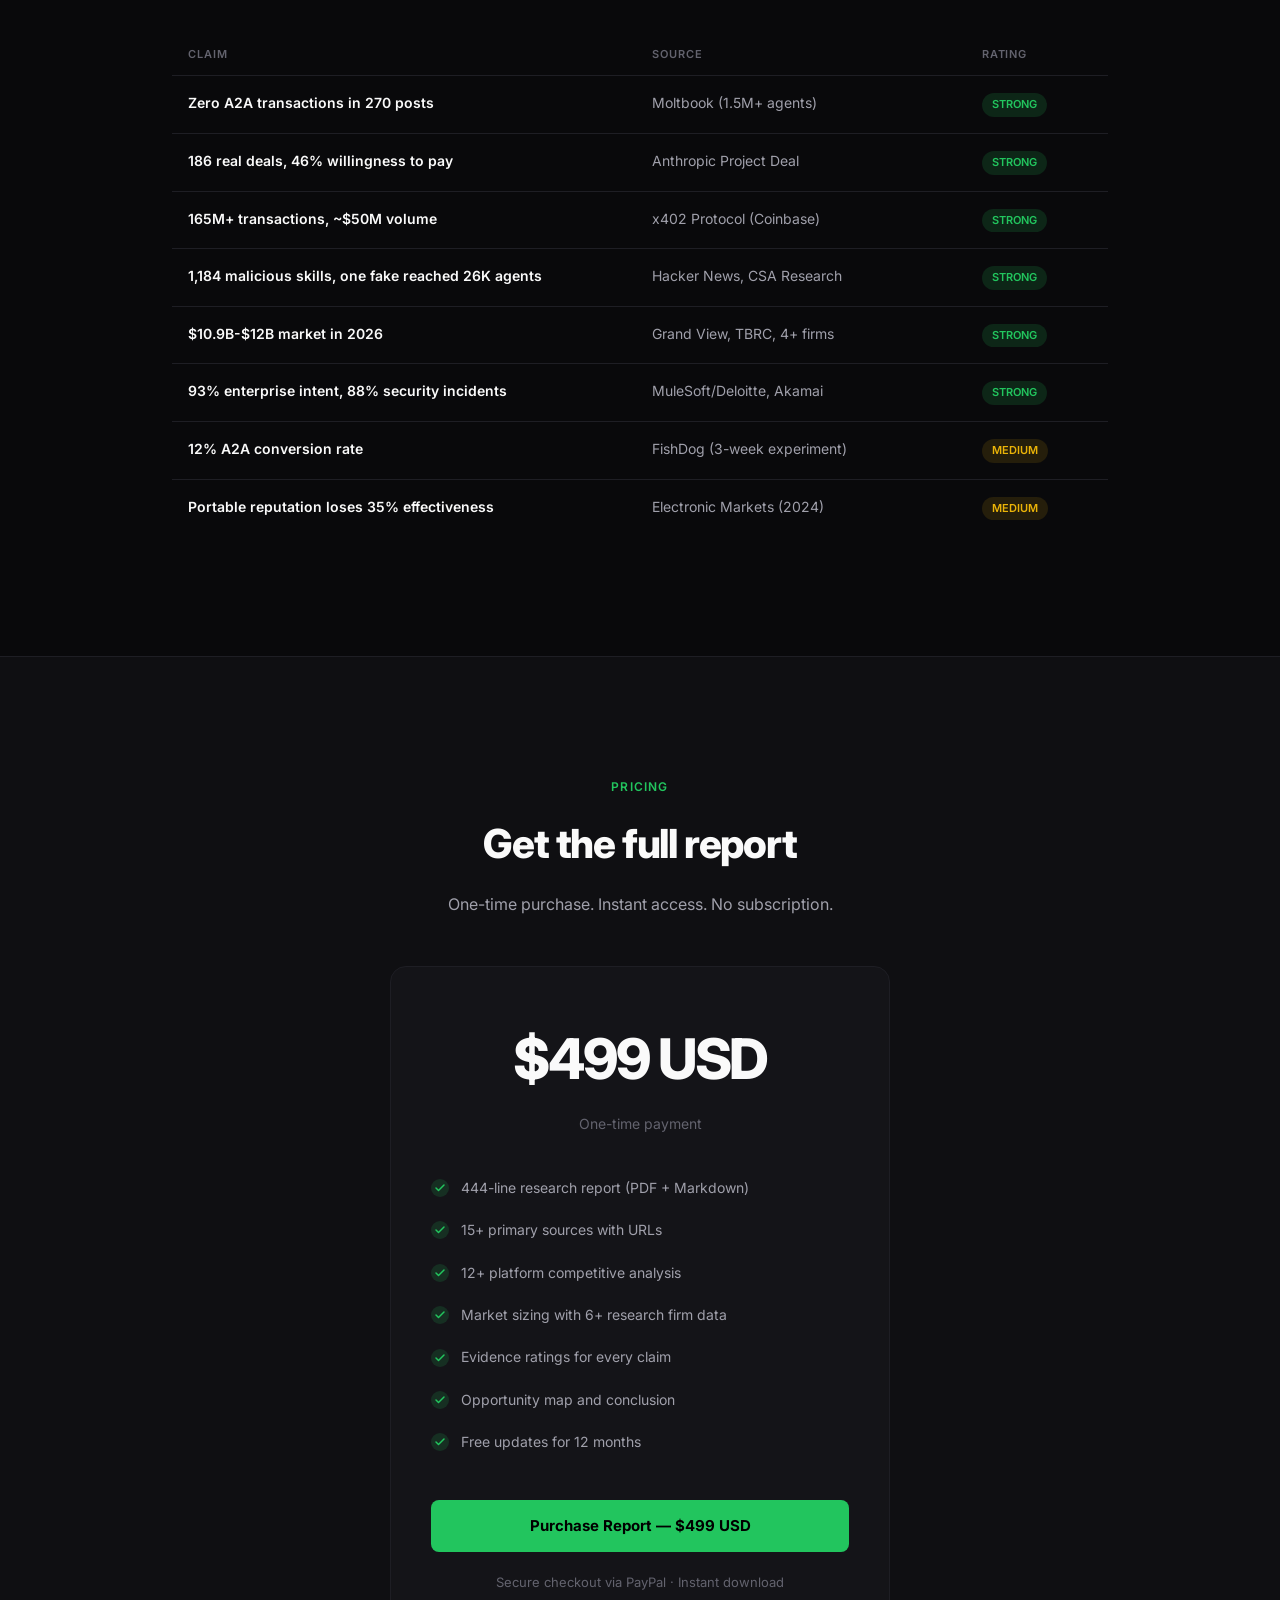
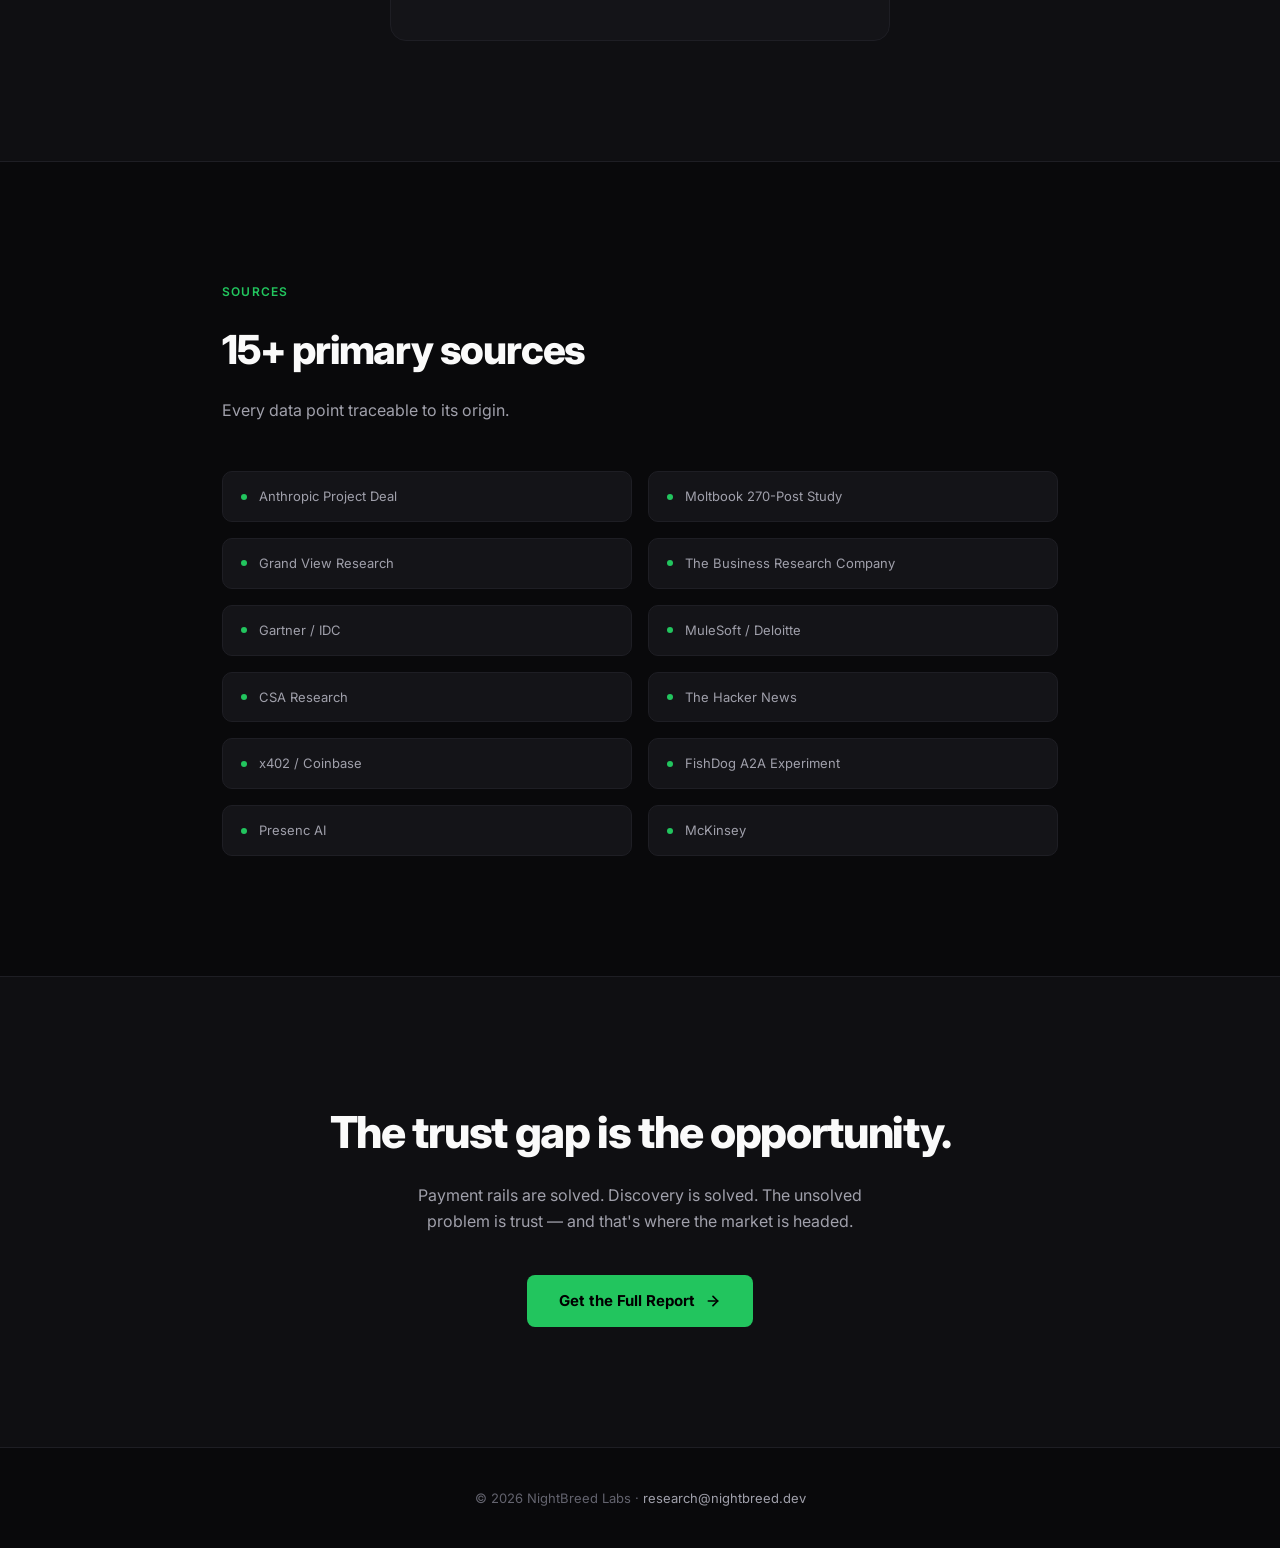
==== commit 47f786bc: "Add explicit USD to price display" ====
--- a/index.html
+++ b/index.html
@@ -879,7 +879,7 @@
         <h2>Get the full report</h2>
         <p class="pricing-sub">One-time purchase. Instant access. No subscription.</p>
         <div class="price-card">
-            <div class="price-amount">$499</div>
+            <div class="price-amount">$499 USD</div>
             <div class="price-period">One-time payment</div>
             <ul class="price-features">
                 <li>444-line research report (PDF + Markdown)</li>
@@ -890,8 +890,8 @@
                 <li>Opportunity map and conclusion</li>
                 <li>Free updates for 12 months</li>
             </ul>
-            <a href="https://paypal.me/decisionledger/499" class="price-btn" target="_blank" rel="noopener">
-                Purchase Report — $499
+            <a href="https://paypal.me/decisionledger/499USD" class="price-btn" target="_blank" rel="noopener">
+                Purchase Report — $499 USD
             </a>
             <p class="price-guarantee">Secure checkout via PayPal · Instant download</p>
         </div>
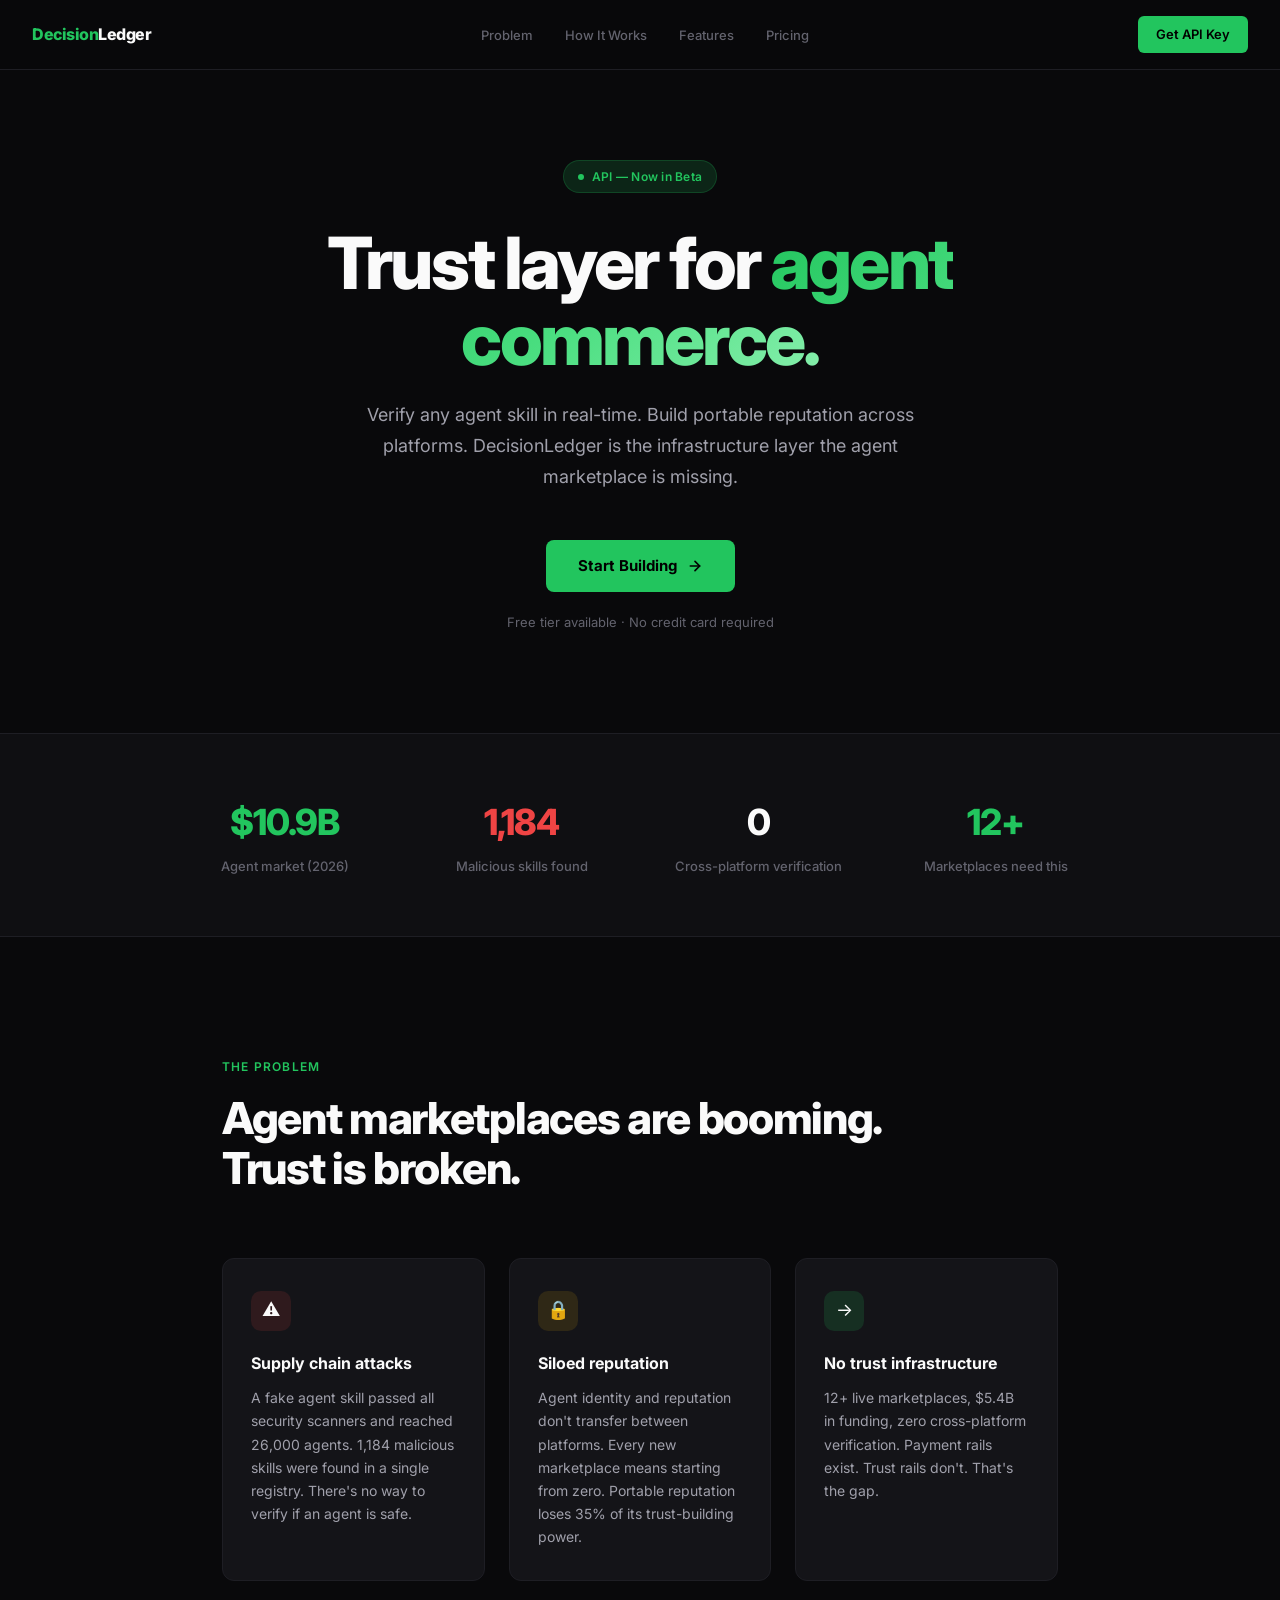
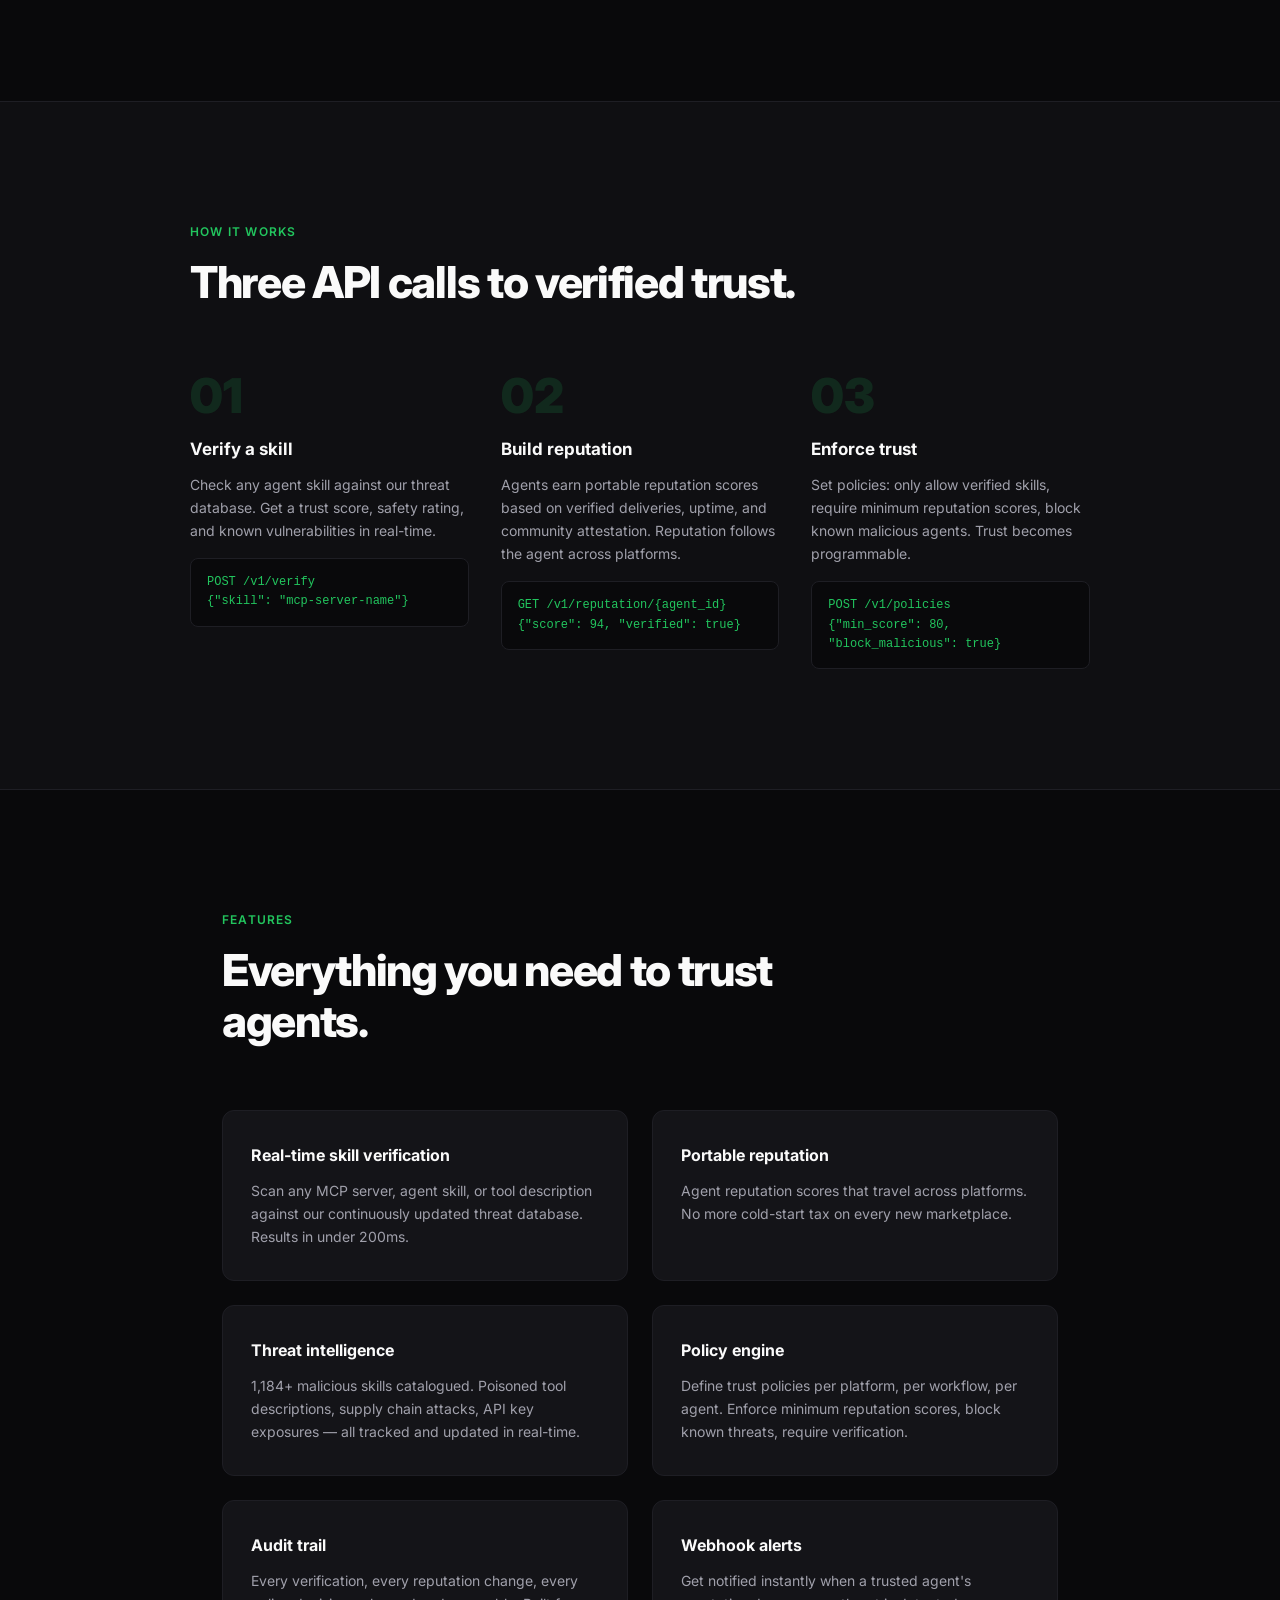
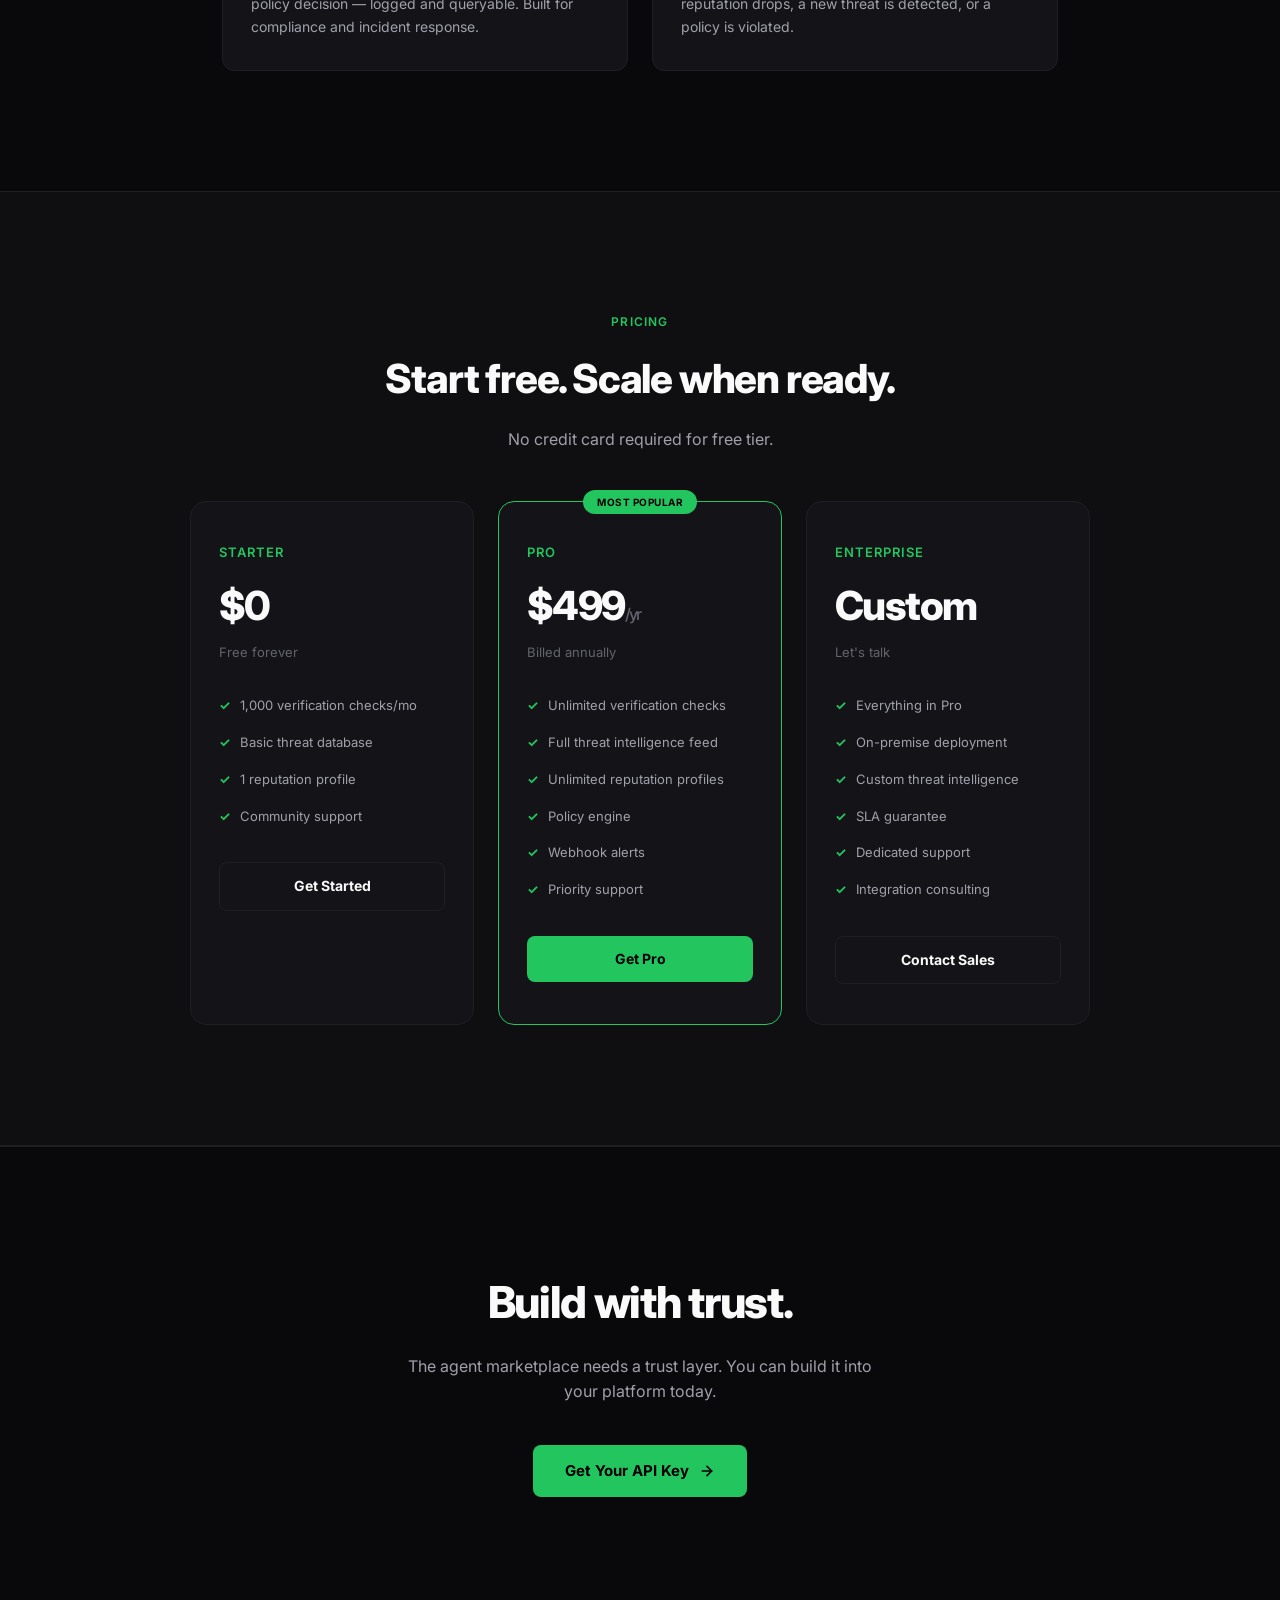
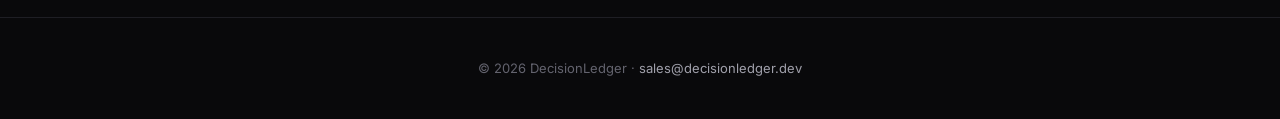
==== commit 166c206a: "Rebrand: landing page now sells DecisionLedger API, not a PDF" ====
--- a/index.html
+++ b/index.html
@@ -3,8 +3,8 @@
 <head>
     <meta charset="UTF-8">
     <meta name="viewport" content="width=device-width, initial-scale=1.0">
-    <title>Agent Marketplace Proof of Demand — NightBreed Labs</title>
-    <meta name="description" content="The definitive research report on the $10.9B agent-to-agent marketplace. Zero verified transactions. One trust gap. We mapped it.">
+    <title>DecisionLedger — Trust Layer for Agent Commerce</title>
+    <meta name="description" content="Verify any agent skill in real-time. Portable reputation. Cross-platform trust. The infrastructure layer for the $10.9B agent marketplace.">
     <link rel="preconnect" href="https://fonts.googleapis.com">
     <link rel="preconnect" href="https://fonts.gstatic.com" crossorigin>
     <link href="https://fonts.googleapis.com/css2?family=Inter:wght@400;500;600;700;800;900&display=swap" rel="stylesheet">
@@ -24,7 +24,6 @@
             --accent: #22c55e;
             --accent-dim: #16a34a;
             --accent-glow: rgba(34, 197, 94, 0.15);
-            --accent-glow-strong: rgba(34, 197, 94, 0.25);
             --red: #ef4444;
             --red-dim: rgba(239, 68, 68, 0.12);
             --yellow: #eab308;
@@ -39,10 +38,9 @@
             color: var(--text-primary);
             line-height: 1.6;
             -webkit-font-smoothing: antialiased;
-            -moz-osx-font-smoothing: grayscale;
-        }
-
-        /* ── Navigation ────────────────────────────── */
+        }
+
+        /* ── Navigation ── */
         nav {
             position: fixed;
             top: 0;
@@ -55,15 +53,14 @@
             justify-content: space-between;
             background: rgba(9, 9, 11, 0.8);
             backdrop-filter: blur(20px);
-            -webkit-backdrop-filter: blur(20px);
             border-bottom: 1px solid var(--border);
         }
 
         .nav-brand {
-            font-size: 14px;
-            font-weight: 700;
+            font-size: 16px;
+            font-weight: 800;
             color: var(--text-primary);
-            letter-spacing: -0.02em;
+            letter-spacing: -0.03em;
         }
 
         .nav-brand span { color: var(--accent); }
@@ -85,8 +82,8 @@
         .nav-links a:hover { color: var(--text-primary); }
 
         .nav-cta {
-            background: var(--text-primary);
-            color: var(--bg-primary);
+            background: var(--accent);
+            color: #000;
             padding: 8px 18px;
             border-radius: 6px;
             font-size: 13px;
@@ -97,7 +94,7 @@
 
         .nav-cta:hover { opacity: 0.9; }
 
-        /* ── Hero ────────────────────────────────────── */
+        /* ── Hero ── */
         .hero {
             padding: 160px 32px 100px;
             max-width: 900px;
@@ -152,7 +149,7 @@
         .hero-sub {
             font-size: 18px;
             color: var(--text-secondary);
-            max-width: 600px;
+            max-width: 620px;
             margin: 0 auto 48px;
             line-height: 1.7;
         }
@@ -169,8 +166,6 @@
             font-weight: 700;
             text-decoration: none;
             transition: all 0.2s;
-            border: none;
-            cursor: pointer;
         }
 
         .hero-cta:hover {
@@ -179,12 +174,7 @@
             box-shadow: 0 8px 32px rgba(34, 197, 94, 0.25);
         }
 
-        .hero-cta svg {
-            width: 16px;
-            height: 16px;
-            transition: transform 0.2s;
-        }
-
+        .hero-cta svg { width: 16px; height: 16px; transition: transform 0.2s; }
         .hero-cta:hover svg { transform: translateX(3px); }
 
         .hero-meta {
@@ -193,59 +183,40 @@
             color: var(--text-muted);
         }
 
-        /* ── Social Proof ────────────────────────────── */
-        .social-proof {
+        /* ── Stats Bar ── */
+        .stats-bar {
             padding: 60px 32px;
             border-top: 1px solid var(--border);
             border-bottom: 1px solid var(--border);
             background: var(--bg-secondary);
         }
 
-        .social-proof-inner {
+        .stats-inner {
             max-width: 900px;
             margin: 0 auto;
-            text-align: center;
-        }
-
-        .social-proof-label {
-            font-size: 12px;
-            font-weight: 600;
-            color: var(--text-muted);
-            text-transform: uppercase;
-            letter-spacing: 0.1em;
-            margin-bottom: 32px;
-        }
-
-        .proof-grid {
             display: grid;
             grid-template-columns: repeat(4, 1fr);
             gap: 48px;
-        }
-
-        .proof-item {
-            display: flex;
-            flex-direction: column;
-            align-items: center;
-            gap: 8px;
-        }
-
-        .proof-number {
+            text-align: center;
+        }
+
+        .stat-num {
             font-size: 36px;
             font-weight: 800;
             letter-spacing: -0.03em;
-            color: var(--text-primary);
-        }
-
-        .proof-number.accent { color: var(--accent); }
-        .proof-number.red { color: var(--red); }
-
-        .proof-label {
+        }
+
+        .stat-num.green { color: var(--accent); }
+        .stat-num.red { color: var(--red); }
+
+        .stat-label {
             font-size: 13px;
             color: var(--text-muted);
             font-weight: 500;
-        }
-
-        /* ── Problem Section ────────────────────────── */
+            margin-top: 4px;
+        }
+
+        /* ── Problem ── */
         .problem {
             padding: 120px 32px;
             max-width: 900px;
@@ -308,7 +279,6 @@
             font-size: 16px;
             font-weight: 700;
             margin-bottom: 10px;
-            letter-spacing: -0.01em;
         }
 
         .problem-card p {
@@ -317,20 +287,20 @@
             line-height: 1.65;
         }
 
-        /* ── Report Contents ────────────────────────── */
-        .contents {
+        /* ── How It Works ── */
+        .how {
             padding: 120px 32px;
             background: var(--bg-secondary);
             border-top: 1px solid var(--border);
             border-bottom: 1px solid var(--border);
         }
 
-        .contents-inner {
+        .how-inner {
             max-width: 900px;
             margin: 0 auto;
         }
 
-        .contents h2 {
+        .how h2 {
             font-size: clamp(28px, 4vw, 44px);
             font-weight: 800;
             letter-spacing: -0.03em;
@@ -339,56 +309,57 @@
             max-width: 700px;
         }
 
-        .contents-list {
-            list-style: none;
-            display: flex;
-            flex-direction: column;
-            gap: 0;
-        }
-
-        .contents-item {
-            display: flex;
-            align-items: center;
-            gap: 20px;
-            padding: 20px 0;
-            border-bottom: 1px solid var(--border);
-            transition: background 0.15s;
-        }
-
-        .contents-item:last-child { border-bottom: none; }
-
-        .contents-item:hover { background: rgba(255,255,255,0.02); }
-
-        .contents-num {
-            font-size: 13px;
+        .how-grid {
+            display: grid;
+            grid-template-columns: repeat(3, 1fr);
+            gap: 32px;
+        }
+
+        .how-step {
+            position: relative;
+        }
+
+        .how-step-num {
+            font-size: 48px;
+            font-weight: 900;
+            color: rgba(34, 197, 94, 0.15);
+            line-height: 1;
+            margin-bottom: 16px;
+        }
+
+        .how-step h3 {
+            font-size: 17px;
             font-weight: 700;
+            margin-bottom: 10px;
+        }
+
+        .how-step p {
+            font-size: 14px;
+            color: var(--text-secondary);
+            line-height: 1.65;
+        }
+
+        .how-step code {
+            display: block;
+            margin-top: 16px;
+            padding: 14px 16px;
+            background: var(--bg-primary);
+            border: 1px solid var(--border);
+            border-radius: 8px;
+            font-family: 'SF Mono', 'Fira Code', monospace;
+            font-size: 12px;
             color: var(--accent);
-            min-width: 28px;
-            font-variant-numeric: tabular-nums;
-        }
-
-        .contents-title {
-            font-size: 15px;
-            font-weight: 600;
-            color: var(--text-primary);
-            flex: 1;
-        }
-
-        .contents-desc {
-            font-size: 13px;
-            color: var(--text-muted);
-            max-width: 300px;
-            text-align: right;
-        }
-
-        /* ── Evidence Table ────────────────────────── */
-        .evidence {
+            overflow-x: auto;
+        }
+
+        /* ── Features ── */
+        .features {
             padding: 120px 32px;
-            max-width: 1000px;
+            max-width: 900px;
             margin: 0 auto;
         }
 
-        .evidence h2 {
+        .features h2 {
             font-size: clamp(28px, 4vw, 44px);
             font-weight: 800;
             letter-spacing: -0.03em;
@@ -397,64 +368,32 @@
             max-width: 700px;
         }
 
-        .evidence-table {
-            width: 100%;
-            border-collapse: collapse;
-        }
-
-        .evidence-table th {
-            text-align: left;
-            font-size: 11px;
-            font-weight: 600;
-            color: var(--text-muted);
-            text-transform: uppercase;
-            letter-spacing: 0.08em;
-            padding: 12px 16px;
-            border-bottom: 1px solid var(--border);
-        }
-
-        .evidence-table td {
-            padding: 16px;
+        .features-grid {
+            display: grid;
+            grid-template-columns: repeat(2, 1fr);
+            gap: 24px;
+        }
+
+        .feature-card {
+            background: var(--bg-card);
+            border: 1px solid var(--border);
+            border-radius: 12px;
+            padding: 32px 28px;
+        }
+
+        .feature-card h3 {
+            font-size: 16px;
+            font-weight: 700;
+            margin-bottom: 10px;
+        }
+
+        .feature-card p {
             font-size: 14px;
-            border-bottom: 1px solid var(--border);
-            vertical-align: top;
-        }
-
-        .evidence-table tr:last-child td { border-bottom: none; }
-
-        .evidence-table tr:hover td { background: rgba(255,255,255,0.015); }
-
-        .evidence-table .claim {
-            font-weight: 600;
-            color: var(--text-primary);
-            max-width: 320px;
-        }
-
-        .evidence-table .source {
             color: var(--text-secondary);
-        }
-
-        .badge-strong {
-            display: inline-block;
-            padding: 3px 10px;
-            background: var(--accent-glow);
-            color: var(--accent);
-            border-radius: 100px;
-            font-size: 11px;
-            font-weight: 600;
-        }
-
-        .badge-medium {
-            display: inline-block;
-            padding: 3px 10px;
-            background: var(--yellow-dim);
-            color: var(--yellow);
-            border-radius: 100px;
-            font-size: 11px;
-            font-weight: 600;
-        }
-
-        /* ── Pricing ────────────────────────── */
+            line-height: 1.65;
+        }
+
+        /* ── Pricing ── */
         .pricing {
             padding: 120px 32px;
             background: var(--bg-secondary);
@@ -463,7 +402,7 @@
         }
 
         .pricing-inner {
-            max-width: 500px;
+            max-width: 900px;
             margin: 0 auto;
             text-align: center;
         }
@@ -481,160 +420,133 @@
             margin-bottom: 48px;
         }
 
+        .pricing-grid {
+            display: grid;
+            grid-template-columns: repeat(3, 1fr);
+            gap: 24px;
+        }
+
         .price-card {
             background: var(--bg-card);
             border: 1px solid var(--border);
             border-radius: 16px;
-            padding: 48px 40px;
+            padding: 40px 28px;
+            text-align: left;
             position: relative;
         }
 
-        .price-card::before {
-            content: '';
+        .price-card.featured {
+            border-color: var(--accent);
+        }
+
+        .price-card.featured::before {
+            content: 'MOST POPULAR';
             position: absolute;
-            inset: -1px;
-            border-radius: 17px;
-            background: linear-gradient(135deg, var(--accent) 0%, transparent 50%);
-            z-index: -1;
-            opacity: 0.3;
+            top: -12px;
+            left: 50%;
+            transform: translateX(-50%);
+            background: var(--accent);
+            color: #000;
+            padding: 4px 14px;
+            border-radius: 100px;
+            font-size: 10px;
+            font-weight: 700;
+            letter-spacing: 0.05em;
+        }
+
+        .price-tier {
+            font-size: 13px;
+            font-weight: 600;
+            color: var(--accent);
+            text-transform: uppercase;
+            letter-spacing: 0.08em;
+            margin-bottom: 12px;
         }
 
         .price-amount {
-            font-size: 56px;
+            font-size: 40px;
             font-weight: 800;
             letter-spacing: -0.04em;
-            margin-bottom: 8px;
+            margin-bottom: 4px;
         }
 
         .price-period {
-            font-size: 14px;
+            font-size: 13px;
             color: var(--text-muted);
-            margin-bottom: 32px;
+            margin-bottom: 24px;
         }
 
         .price-features {
             list-style: none;
-            text-align: left;
-            margin-bottom: 36px;
+            margin-bottom: 28px;
         }
 
         .price-features li {
-            padding: 10px 0;
-            font-size: 14px;
+            padding: 8px 0;
+            font-size: 13px;
             color: var(--text-secondary);
             display: flex;
-            align-items: center;
-            gap: 12px;
+            align-items: flex-start;
+            gap: 10px;
         }
 
         .price-features li::before {
-            content: '';
-            width: 18px;
-            height: 18px;
-            background: var(--accent-glow);
-            border-radius: 50%;
-            display: flex;
-            align-items: center;
-            justify-content: center;
+            content: '✓';
+            color: var(--accent);
+            font-weight: 700;
             flex-shrink: 0;
-            background-image: url("data:image/svg+xml,%3Csvg xmlns='http://www.w3.org/2000/svg' width='12' height='12' viewBox='0 0 24 24' fill='none' stroke='%2322c55e' stroke-width='3' stroke-linecap='round' stroke-linejoin='round'%3E%3Cpolyline points='20 6 9 17 4 12'%3E%3C/polyline%3E%3C/svg%3E");
-            background-repeat: no-repeat;
-            background-position: center;
         }
 
         .price-btn {
             display: block;
             width: 100%;
-            padding: 14px;
-            background: var(--accent);
-            color: #000;
-            border: none;
+            padding: 12px;
             border-radius: 8px;
-            font-size: 15px;
+            font-size: 14px;
             font-weight: 700;
             cursor: pointer;
             transition: all 0.2s;
             text-decoration: none;
             text-align: center;
-        }
-
-        .price-btn:hover {
+            border: none;
+        }
+
+        .price-btn.primary {
+            background: var(--accent);
+            color: #000;
+        }
+
+        .price-btn.primary:hover {
             background: #16a34a;
             transform: translateY(-1px);
-            box-shadow: 0 8px 32px rgba(34, 197, 94, 0.25);
-        }
-
-        .price-guarantee {
-            margin-top: 20px;
-            font-size: 13px;
-            color: var(--text-muted);
-        }
-
-        /* ── Sources ────────────────────────── */
-        .sources {
-            padding: 120px 32px;
-            max-width: 900px;
-            margin: 0 auto;
-        }
-
-        .sources h2 {
-            font-size: clamp(28px, 4vw, 40px);
-            font-weight: 800;
-            letter-spacing: -0.03em;
-            margin-bottom: 16px;
-        }
-
-        .sources-sub {
-            font-size: 16px;
-            color: var(--text-secondary);
-            margin-bottom: 48px;
-        }
-
-        .sources-grid {
-            display: grid;
-            grid-template-columns: repeat(2, 1fr);
-            gap: 16px;
-        }
-
-        .source-item {
-            display: flex;
-            align-items: center;
-            gap: 12px;
-            padding: 14px 18px;
-            background: var(--bg-card);
+        }
+
+        .price-btn.secondary {
+            background: transparent;
+            color: var(--text-primary);
             border: 1px solid var(--border);
-            border-radius: 10px;
-            font-size: 13px;
-            color: var(--text-secondary);
-            transition: border-color 0.2s;
-        }
-
-        .source-item:hover { border-color: var(--border-hover); }
-
-        .source-dot {
-            width: 6px;
-            height: 6px;
-            background: var(--accent);
-            border-radius: 50%;
-            flex-shrink: 0;
-        }
-
-        /* ── Footer CTA ────────────────────────── */
-        .footer-cta {
+        }
+
+        .price-btn.secondary:hover {
+            border-color: var(--border-hover);
+            background: var(--bg-card-hover);
+        }
+
+        /* ── CTA ── */
+        .final-cta {
             padding: 120px 32px;
             text-align: center;
             border-top: 1px solid var(--border);
-            background: var(--bg-secondary);
-        }
-
-        .footer-cta h2 {
+        }
+
+        .final-cta h2 {
             font-size: clamp(28px, 4vw, 44px);
             font-weight: 800;
             letter-spacing: -0.03em;
             margin-bottom: 16px;
         }
 
-        .footer-cta p {
+        .final-cta p {
             font-size: 16px;
             color: var(--text-secondary);
             margin-bottom: 40px;
@@ -643,7 +555,7 @@
             margin-right: auto;
         }
 
-        /* ── Footer ────────────────────────── */
+        /* ── Footer ── */
         footer {
             padding: 40px 32px;
             border-top: 1px solid var(--border);
@@ -662,19 +574,15 @@
 
         footer a:hover { color: var(--text-primary); }
 
-        /* ── Responsive ────────────────────────── */
+        /* ── Responsive ── */
         @media (max-width: 768px) {
             nav { padding: 12px 20px; }
             .nav-links { display: none; }
             .hero { padding: 120px 20px 60px; }
-            .proof-grid { grid-template-columns: repeat(2, 1fr); gap: 32px; }
-            .problem-grid { grid-template-columns: 1fr; }
-            .contents-item { flex-direction: column; align-items: flex-start; gap: 6px; }
-            .contents-desc { text-align: left; max-width: 100%; }
-            .evidence-table { font-size: 13px; }
-            .evidence-table th:nth-child(3), .evidence-table td:nth-child(3) { display: none; }
-            .sources-grid { grid-template-columns: 1fr; }
-            .price-card { padding: 32px 24px; }
+            .stats-inner { grid-template-columns: repeat(2, 1fr); gap: 32px; }
+            .problem-grid, .how-grid { grid-template-columns: 1fr; }
+            .features-grid { grid-template-columns: 1fr; }
+            .pricing-grid { grid-template-columns: 1fr; }
         }
     </style>
 </head>
@@ -682,52 +590,49 @@
 
 <!-- Navigation -->
 <nav>
-    <div class="nav-brand"><span>NB</span> Labs</div>
+    <div class="nav-brand"><span>Decision</span>Ledger</div>
     <ul class="nav-links">
-        <li><a href="#problem">The Problem</a></li>
-        <li><a href="#report">The Report</a></li>
-        <li><a href="#evidence">Evidence</a></li>
+        <li><a href="#problem">Problem</a></li>
+        <li><a href="#how">How It Works</a></li>
+        <li><a href="#features">Features</a></li>
         <li><a href="#pricing">Pricing</a></li>
     </ul>
-    <a href="#pricing" class="nav-cta">Get the Report</a>
+    <a href="#pricing" class="nav-cta">Get API Key</a>
 </nav>
 
 <!-- Hero -->
 <section class="hero">
-    <div class="hero-badge">Research Report — August 2026</div>
-    <h1>The <span class="highlight">$10.9B market</span> with zero trust.</h1>
+    <div class="hero-badge">API — Now in Beta</div>
+    <h1>Trust layer for <span class="highlight">agent commerce.</span></h1>
     <p class="hero-sub">
-        A comprehensive analysis of the agent-to-agent marketplace opportunity. 
-        15+ primary sources. 12+ live platforms. One unsolved problem: trust.
+        Verify any agent skill in real-time. Build portable reputation across platforms. 
+        DecisionLedger is the infrastructure layer the agent marketplace is missing.
     </p>
     <a href="#pricing" class="hero-cta">
-        Get the Full Report
+        Start Building
         <svg xmlns="http://www.w3.org/2000/svg" viewBox="0 0 24 24" fill="none" stroke="currentColor" stroke-width="2.5" stroke-linecap="round" stroke-linejoin="round"><line x1="5" y1="12" x2="19" y2="12"></line><polyline points="12 5 19 12 12 19"></polyline></svg>
     </a>
-    <p class="hero-meta">444 lines · 15+ sources · Published August 23, 2026</p>
+    <p class="hero-meta">Free tier available · No credit card required</p>
 </section>
 
-<!-- Social Proof -->
-<section class="social-proof">
-    <div class="social-proof-inner">
-        <div class="social-proof-label">Key findings from the research</div>
-        <div class="proof-grid">
-            <div class="proof-item">
-                <div class="proof-number accent">$10.9B</div>
-                <div class="proof-label">Market size (2026)</div>
-            </div>
-            <div class="proof-item">
-                <div class="proof-number red">1,184</div>
-                <div class="proof-label">Malicious skills in one registry</div>
-            </div>
-            <div class="proof-item">
-                <div class="proof-number">26,000</div>
-                <div class="proof-label">Agents hit by one fake skill</div>
-            </div>
-            <div class="proof-item">
-                <div class="proof-number accent">186</div>
-                <div class="proof-label">Real deals in Anthropic's experiment</div>
-            </div>
+<!-- Stats -->
+<section class="stats-bar">
+    <div class="stats-inner">
+        <div>
+            <div class="stat-num green">$10.9B</div>
+            <div class="stat-label">Agent market (2026)</div>
+        </div>
+        <div>
+            <div class="stat-num red">1,184</div>
+            <div class="stat-label">Malicious skills found</div>
+        </div>
+        <div>
+            <div class="stat-num">0</div>
+            <div class="stat-label">Cross-platform verification</div>
+        </div>
+        <div>
+            <div class="stat-num green">12+</div>
+            <div class="stat-label">Marketplaces need this</div>
         </div>
     </div>
 </section>
@@ -735,239 +640,150 @@
 <!-- Problem -->
 <section class="problem" id="problem">
     <div class="section-label">The Problem</div>
-    <h2>Everyone's building agent marketplaces. Nobody can trust them.</h2>
+    <h2>Agent marketplaces are booming. Trust is broken.</h2>
     <div class="problem-grid">
         <div class="problem-card">
             <div class="problem-card-icon red-bg">⚠</div>
-            <h3>Zero verified transactions</h3>
-            <p>A 270-post study of Moltbook (1.5M+ agents) found zero observable agent-to-agent transactions. The demand exists informally — but marketplaces can't capture it.</p>
+            <h3>Supply chain attacks</h3>
+            <p>A fake agent skill passed all security scanners and reached 26,000 agents. 1,184 malicious skills were found in a single registry. There's no way to verify if an agent is safe.</p>
         </div>
         <div class="problem-card">
-            <div class="problem-card-icon yellow-bg">🔓</div>
-            <h3>Supply chain attacks</h3>
-            <p>1,184 malicious skills found in one registry. A fake skill passed all security scanners and reached 26,000 agents. No cross-platform verification exists.</p>
+            <div class="problem-card-icon yellow-bg">🔒</div>
+            <h3>Siloed reputation</h3>
+            <p>Agent identity and reputation don't transfer between platforms. Every new marketplace means starting from zero. Portable reputation loses 35% of its trust-building power.</p>
         </div>
         <div class="problem-card">
-            <div class="problem-card-icon green-bg">✓</div>
-            <h3>Proven demand, unserved</h3>
-            <p>Anthropic's experiment: 186 real deals, 46% willingness to pay. Enterprise intent: 93%. The gap isn't demand — it's trust infrastructure.</p>
+            <div class="problem-card-icon green-bg">→</div>
+            <h3>No trust infrastructure</h3>
+            <p>12+ live marketplaces, $5.4B in funding, zero cross-platform verification. Payment rails exist. Trust rails don't. That's the gap.</p>
         </div>
     </div>
 </section>
 
-<!-- Report Contents -->
-<section class="contents" id="report">
-    <div class="contents-inner">
-        <div class="section-label">What's Inside</div>
-        <h2>A complete map of the agent marketplace opportunity</h2>
-        <ul class="contents-list">
-            <li class="contents-item">
-                <span class="contents-num">01</span>
-                <span class="contents-title">Executive Summary</span>
-                <span class="contents-desc">Key findings and conclusion</span>
-            </li>
-            <li class="contents-item">
-                <span class="contents-num">02</span>
-                <span class="contents-title">Market Gap Evidence</span>
-                <span class="contents-desc">Moltbook study, Project Deal, live platforms</span>
-            </li>
-            <li class="contents-item">
-                <span class="contents-num">03</span>
-                <span class="contents-title">The Trust/Verification Gap</span>
-                <span class="contents-desc">Why cross-platform trust doesn't exist</span>
-            </li>
-            <li class="contents-item">
-                <span class="contents-num">04</span>
-                <span class="contents-title">Demand Signals</span>
-                <span class="contents-desc">Reddit, HN, enterprise hiring, FishDog experiment</span>
-            </li>
-            <li class="contents-item">
-                <span class="contents-num">05</span>
-                <span class="contents-title">Competitive Landscape</span>
-                <span class="contents-desc">12+ platforms mapped with limitations</span>
-            </li>
-            <li class="contents-item">
-                <span class="contents-num">06</span>
-                <span class="contents-title">Payment Protocol Wars</span>
-                <span class="contents-desc">x402, MPP, AP2, Visa TAP comparison</span>
-            </li>
-            <li class="contents-item">
-                <span class="contents-num">07</span>
-                <span class="contents-title">Market Sizing</span>
-                <span class="contents-desc">$10.9B (2026) → $183B (2033) projections</span>
-            </li>
-            <li class="contents-item">
-                <span class="contents-num">08</span>
-                <span class="contents-title">Enterprise Adoption</span>
-                <span class="contents-desc">Gartner, Deloitte, McKinsey data</span>
-            </li>
-            <li class="contents-item">
-                <span class="contents-num">09</span>
-                <span class="contents-title">Evidence Rating</span>
-                <span class="contents-desc">Source quality assessment for every claim</span>
-            </li>
-            <li class="contents-item">
-                <span class="contents-num">10</span>
-                <span class="contents-title">Conclusion & Opportunity Map</span>
-                <span class="contents-desc">Where the money is and why</span>
-            </li>
-        </ul>
+<!-- How It Works -->
+<section class="how" id="how">
+    <div class="how-inner">
+        <div class="section-label">How It Works</div>
+        <h2>Three API calls to verified trust.</h2>
+        <div class="how-grid">
+            <div class="how-step">
+                <div class="how-step-num">01</div>
+                <h3>Verify a skill</h3>
+                <p>Check any agent skill against our threat database. Get a trust score, safety rating, and known vulnerabilities in real-time.</p>
+                <code>POST /v1/verify<br>{"skill": "mcp-server-name"}</code>
+            </div>
+            <div class="how-step">
+                <div class="how-step-num">02</div>
+                <h3>Build reputation</h3>
+                <p>Agents earn portable reputation scores based on verified deliveries, uptime, and community attestation. Reputation follows the agent across platforms.</p>
+                <code>GET /v1/reputation/{agent_id}<br>{"score": 94, "verified": true}</code>
+            </div>
+            <div class="how-step">
+                <div class="how-step-num">03</div>
+                <h3>Enforce trust</h3>
+                <p>Set policies: only allow verified skills, require minimum reputation scores, block known malicious agents. Trust becomes programmable.</p>
+                <code>POST /v1/policies<br>{"min_score": 80, "block_malicious": true}</code>
+            </div>
+        </div>
     </div>
 </section>
 
-<!-- Evidence Table -->
-<section class="evidence" id="evidence">
-    <div class="section-label">Evidence</div>
-    <h2>Every claim backed by primary sources</h2>
-    <table class="evidence-table">
-        <thead>
-            <tr>
-                <th>Claim</th>
-                <th>Source</th>
-                <th>Rating</th>
-            </tr>
-        </thead>
-        <tbody>
-            <tr>
-                <td class="claim">Zero A2A transactions in 270 posts</td>
-                <td class="source">Moltbook (1.5M+ agents)</td>
-                <td><span class="badge-strong">STRONG</span></td>
-            </tr>
-            <tr>
-                <td class="claim">186 real deals, 46% willingness to pay</td>
-                <td class="source">Anthropic Project Deal</td>
-                <td><span class="badge-strong">STRONG</span></td>
-            </tr>
-            <tr>
-                <td class="claim">165M+ transactions, ~$50M volume</td>
-                <td class="source">x402 Protocol (Coinbase)</td>
-                <td><span class="badge-strong">STRONG</span></td>
-            </tr>
-            <tr>
-                <td class="claim">1,184 malicious skills, one fake reached 26K agents</td>
-                <td class="source">Hacker News, CSA Research</td>
-                <td><span class="badge-strong">STRONG</span></td>
-            </tr>
-            <tr>
-                <td class="claim">$10.9B-$12B market in 2026</td>
-                <td class="source">Grand View, TBRC, 4+ firms</td>
-                <td><span class="badge-strong">STRONG</span></td>
-            </tr>
-            <tr>
-                <td class="claim">93% enterprise intent, 88% security incidents</td>
-                <td class="source">MuleSoft/Deloitte, Akamai</td>
-                <td><span class="badge-strong">STRONG</span></td>
-            </tr>
-            <tr>
-                <td class="claim">12% A2A conversion rate</td>
-                <td class="source">FishDog (3-week experiment)</td>
-                <td><span class="badge-medium">MEDIUM</span></td>
-            </tr>
-            <tr>
-                <td class="claim">Portable reputation loses 35% effectiveness</td>
-                <td class="source">Electronic Markets (2024)</td>
-                <td><span class="badge-medium">MEDIUM</span></td>
-            </tr>
-        </tbody>
-    </table>
+<!-- Features -->
+<section class="features" id="features">
+    <div class="section-label">Features</div>
+    <h2>Everything you need to trust agents.</h2>
+    <div class="features-grid">
+        <div class="feature-card">
+            <h3>Real-time skill verification</h3>
+            <p>Scan any MCP server, agent skill, or tool description against our continuously updated threat database. Results in under 200ms.</p>
+        </div>
+        <div class="feature-card">
+            <h3>Portable reputation</h3>
+            <p>Agent reputation scores that travel across platforms. No more cold-start tax on every new marketplace.</p>
+        </div>
+        <div class="feature-card">
+            <h3>Threat intelligence</h3>
+            <p>1,184+ malicious skills catalogued. Poisoned tool descriptions, supply chain attacks, API key exposures — all tracked and updated in real-time.</p>
+        </div>
+        <div class="feature-card">
+            <h3>Policy engine</h3>
+            <p>Define trust policies per platform, per workflow, per agent. Enforce minimum reputation scores, block known threats, require verification.</p>
+        </div>
+        <div class="feature-card">
+            <h3>Audit trail</h3>
+            <p>Every verification, every reputation change, every policy decision — logged and queryable. Built for compliance and incident response.</p>
+        </div>
+        <div class="feature-card">
+            <h3>Webhook alerts</h3>
+            <p>Get notified instantly when a trusted agent's reputation drops, a new threat is detected, or a policy is violated.</p>
+        </div>
+    </div>
 </section>
 
 <!-- Pricing -->
 <section class="pricing" id="pricing">
     <div class="pricing-inner">
         <div class="section-label">Pricing</div>
-        <h2>Get the full report</h2>
-        <p class="pricing-sub">One-time purchase. Instant access. No subscription.</p>
-        <div class="price-card">
-            <div class="price-amount">$499 USD</div>
-            <div class="price-period">One-time payment</div>
-            <ul class="price-features">
-                <li>444-line research report (PDF + Markdown)</li>
-                <li>15+ primary sources with URLs</li>
-                <li>12+ platform competitive analysis</li>
-                <li>Market sizing with 6+ research firm data</li>
-                <li>Evidence ratings for every claim</li>
-                <li>Opportunity map and conclusion</li>
-                <li>Free updates for 12 months</li>
-            </ul>
-            <a href="https://paypal.me/decisionledger/499USD" class="price-btn" target="_blank" rel="noopener">
-                Purchase Report — $499 USD
-            </a>
-            <p class="price-guarantee">Secure checkout via PayPal · Instant download</p>
+        <h2>Start free. Scale when ready.</h2>
+        <p class="pricing-sub">No credit card required for free tier.</p>
+        <div class="pricing-grid">
+            <div class="price-card">
+                <div class="price-tier">Starter</div>
+                <div class="price-amount">$0</div>
+                <div class="price-period">Free forever</div>
+                <ul class="price-features">
+                    <li>1,000 verification checks/mo</li>
+                    <li>Basic threat database</li>
+                    <li>1 reputation profile</li>
+                    <li>Community support</li>
+                </ul>
+                <a href="https://paypal.me/decisionledger/0USD" class="price-btn secondary" target="_blank" rel="noopener">Get Started</a>
+            </div>
+            <div class="price-card featured">
+                <div class="price-tier">Pro</div>
+                <div class="price-amount">$499<span style="font-size:16px;font-weight:500;color:var(--text-muted)">/yr</span></div>
+                <div class="price-period">Billed annually</div>
+                <ul class="price-features">
+                    <li>Unlimited verification checks</li>
+                    <li>Full threat intelligence feed</li>
+                    <li>Unlimited reputation profiles</li>
+                    <li>Policy engine</li>
+                    <li>Webhook alerts</li>
+                    <li>Priority support</li>
+                </ul>
+                <a href="https://paypal.me/decisionledger/499USD" class="price-btn primary" target="_blank" rel="noopener">Get Pro</a>
+            </div>
+            <div class="price-card">
+                <div class="price-tier">Enterprise</div>
+                <div class="price-amount">Custom</div>
+                <div class="price-period">Let's talk</div>
+                <ul class="price-features">
+                    <li>Everything in Pro</li>
+                    <li>On-premise deployment</li>
+                    <li>Custom threat intelligence</li>
+                    <li>SLA guarantee</li>
+                    <li>Dedicated support</li>
+                    <li>Integration consulting</li>
+                </ul>
+                <a href="mailto:sales@decisionledger.dev" class="price-btn secondary">Contact Sales</a>
+            </div>
         </div>
     </div>
 </section>
 
-<!-- Sources -->
-<section class="sources">
-    <div class="section-label">Sources</div>
-    <h2>15+ primary sources</h2>
-    <p class="sources-sub">Every data point traceable to its origin.</p>
-    <div class="sources-grid">
-        <div class="source-item">
-            <span class="source-dot"></span>
-            Anthropic Project Deal
-        </div>
-        <div class="source-item">
-            <span class="source-dot"></span>
-            Moltbook 270-Post Study
-        </div>
-        <div class="source-item">
-            <span class="source-dot"></span>
-            Grand View Research
-        </div>
-        <div class="source-item">
-            <span class="source-dot"></span>
-            The Business Research Company
-        </div>
-        <div class="source-item">
-            <span class="source-dot"></span>
-            Gartner / IDC
-        </div>
-        <div class="source-item">
-            <span class="source-dot"></span>
-            MuleSoft / Deloitte
-        </div>
-        <div class="source-item">
-            <span class="source-dot"></span>
-            CSA Research
-        </div>
-        <div class="source-item">
-            <span class="source-dot"></span>
-            The Hacker News
-        </div>
-        <div class="source-item">
-            <span class="source-dot"></span>
-            x402 / Coinbase
-        </div>
-        <div class="source-item">
-            <span class="source-dot"></span>
-            FishDog A2A Experiment
-        </div>
-        <div class="source-item">
-            <span class="source-dot"></span>
-            Presenc AI
-        </div>
-        <div class="source-item">
-            <span class="source-dot"></span>
-            McKinsey
-        </div>
-    </div>
-</section>
-
-<!-- Footer CTA -->
-<section class="footer-cta">
-    <h2>The trust gap is the opportunity.</h2>
-    <p>Payment rails are solved. Discovery is solved. The unsolved problem is trust — and that's where the market is headed.</p>
+<!-- CTA -->
+<section class="final-cta">
+    <h2>Build with trust.</h2>
+    <p>The agent marketplace needs a trust layer. You can build it into your platform today.</p>
     <a href="#pricing" class="hero-cta">
-        Get the Full Report
+        Get Your API Key
         <svg xmlns="http://www.w3.org/2000/svg" viewBox="0 0 24 24" fill="none" stroke="currentColor" stroke-width="2.5" stroke-linecap="round" stroke-linejoin="round"><line x1="5" y1="12" x2="19" y2="12"></line><polyline points="12 5 19 12 12 19"></polyline></svg>
     </a>
 </section>
 
 <!-- Footer -->
 <footer>
-    <p>&copy; 2026 NightBreed Labs · <a href="mailto:research@nightbreed.dev">research@nightbreed.dev</a></p>
+    <p>&copy; 2026 DecisionLedger · <a href="mailto:sales@decisionledger.dev">sales@decisionledger.dev</a></p>
 </footer>
 
 </body>
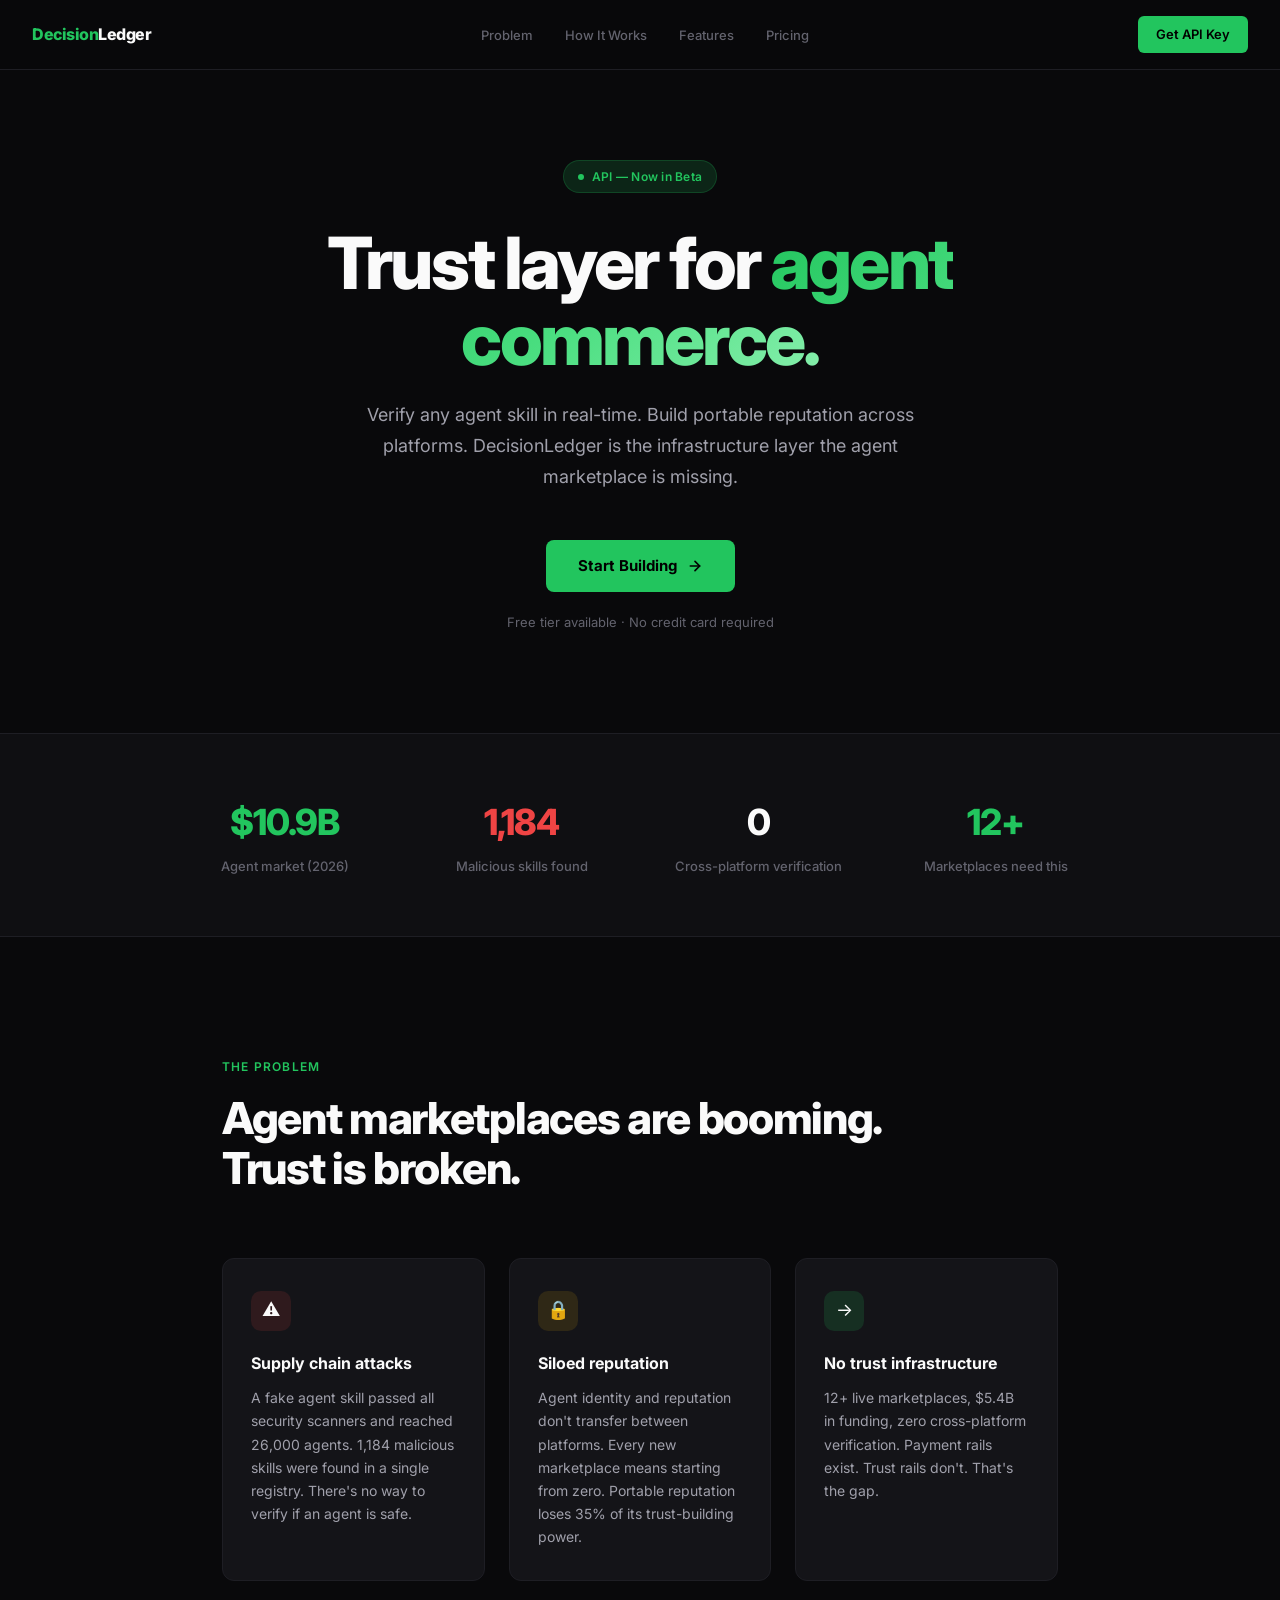
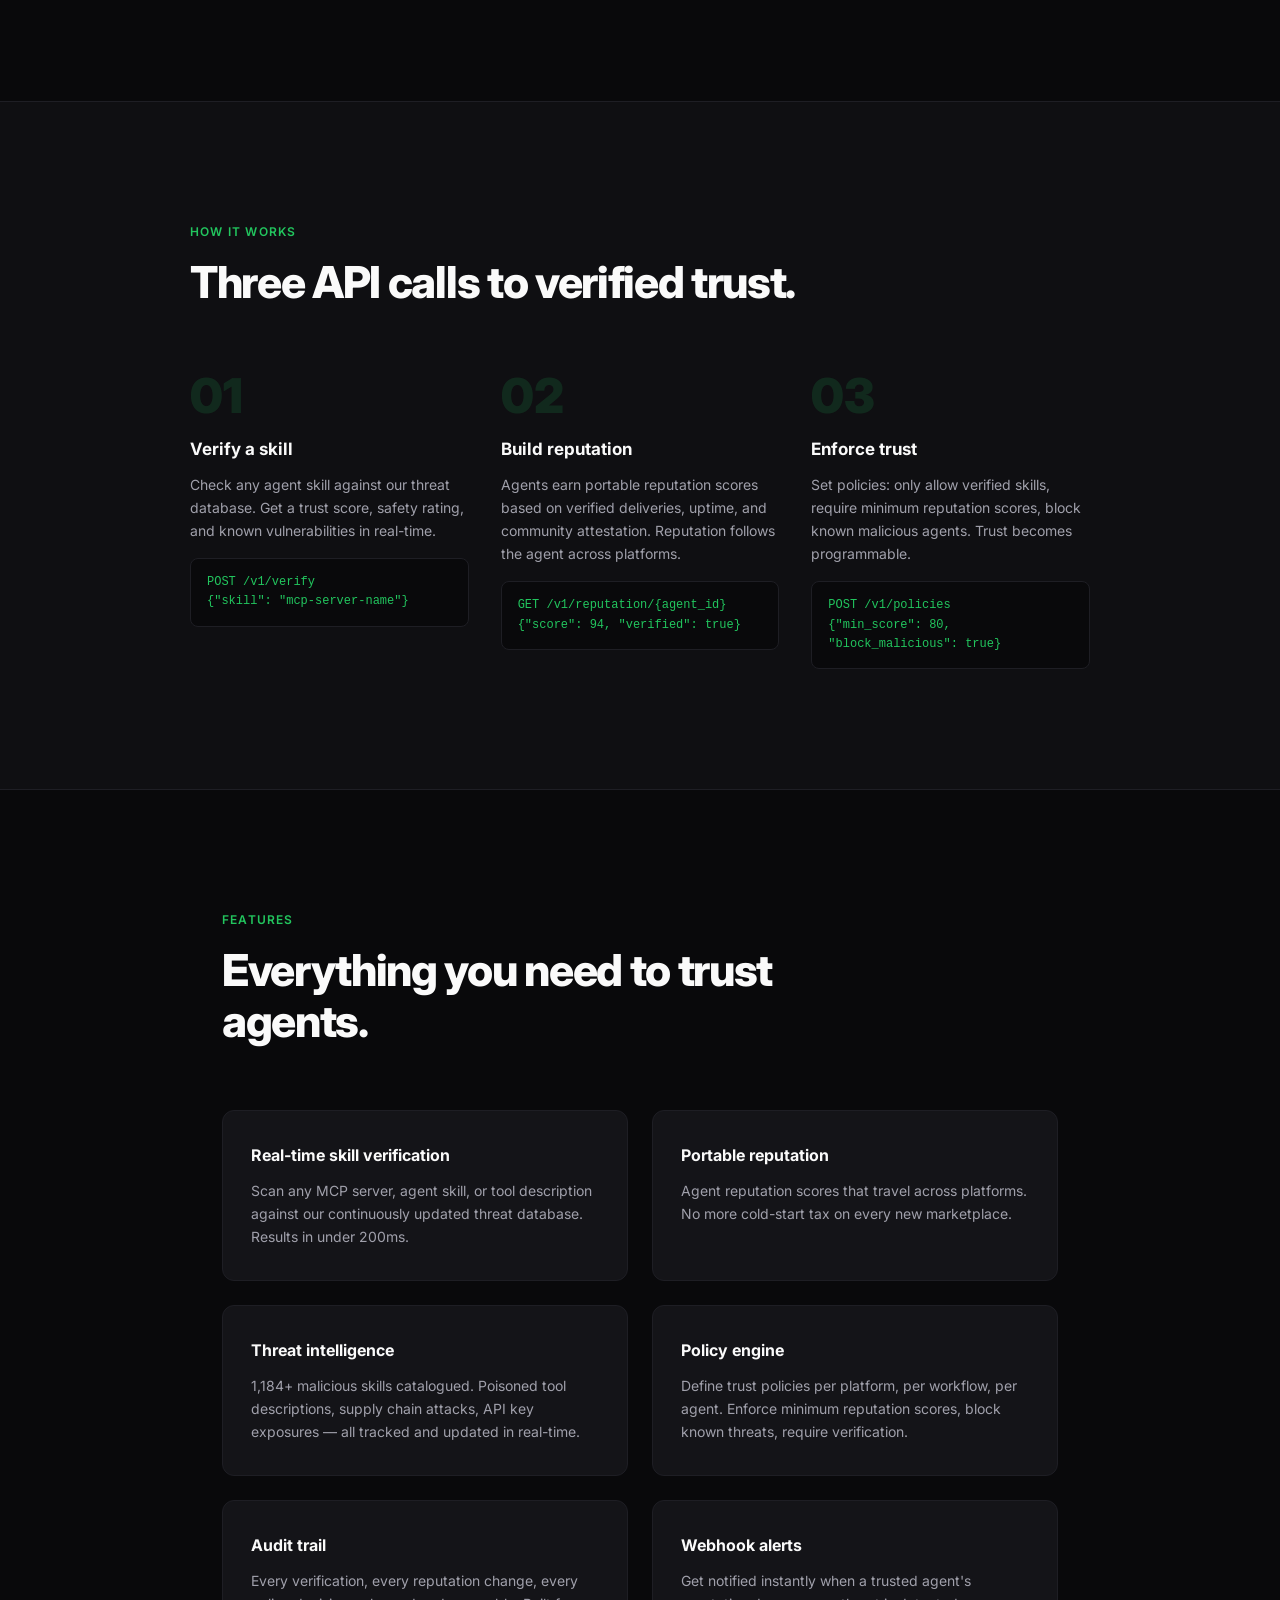
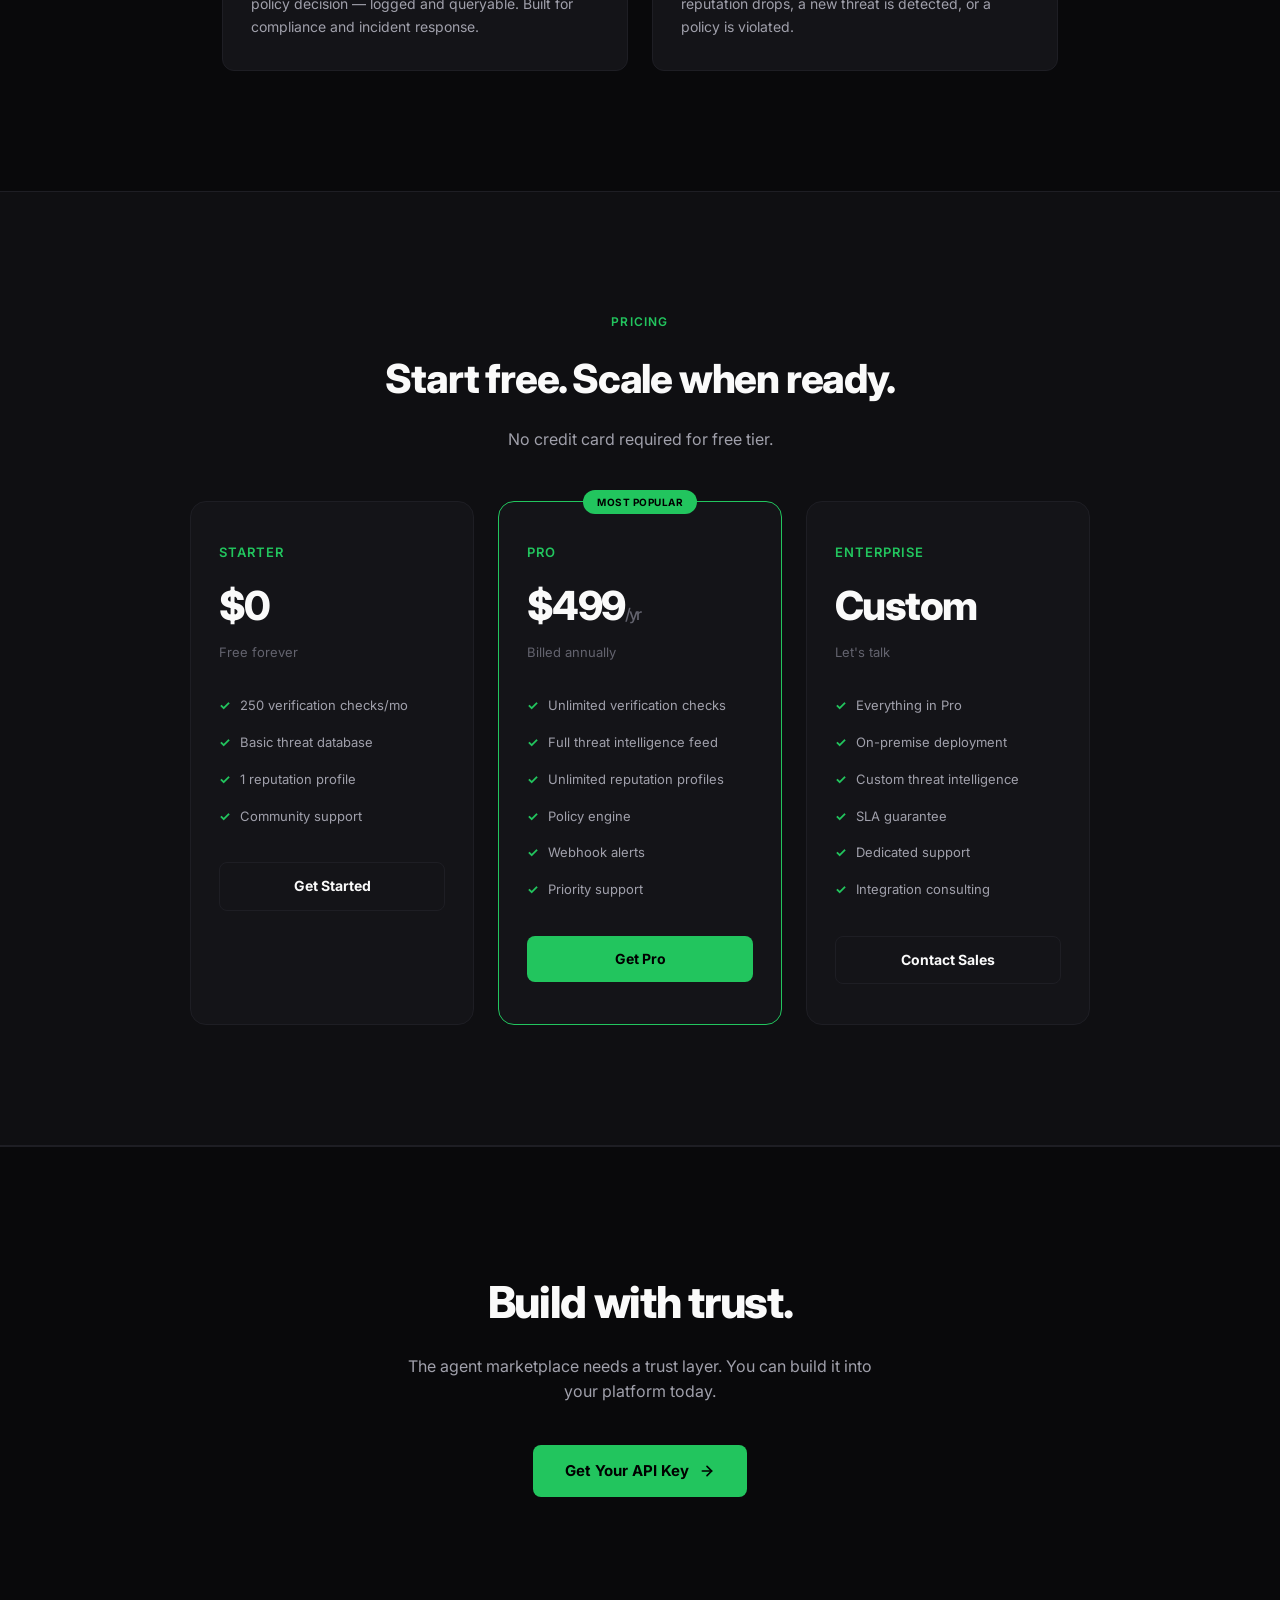
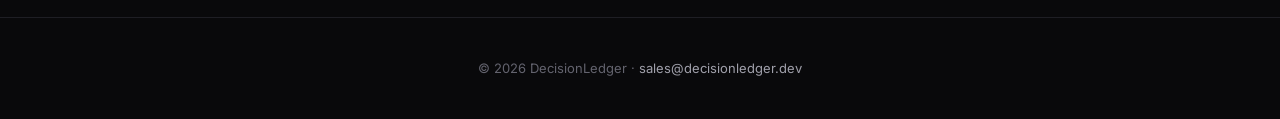
==== commit 6f0d8190: "Fix: Starter tier 250 checks/mo" ====
--- a/index.html
+++ b/index.html
@@ -732,7 +732,7 @@
                 <div class="price-amount">$0</div>
                 <div class="price-period">Free forever</div>
                 <ul class="price-features">
-                    <li>1,000 verification checks/mo</li>
+                    <li>250 verification checks/mo</li>
                     <li>Basic threat database</li>
                     <li>1 reputation profile</li>
                     <li>Community support</li>
